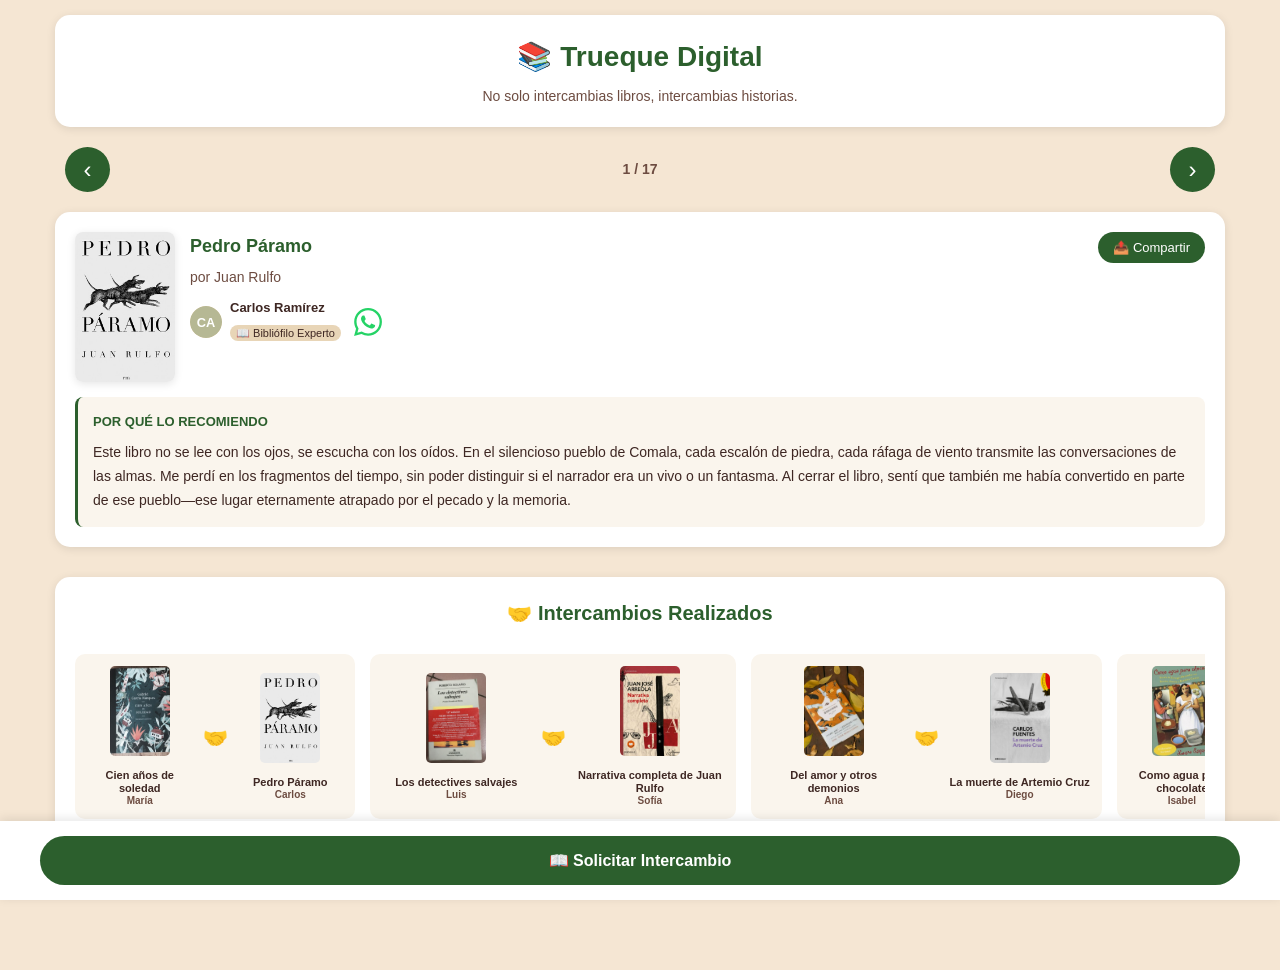
==== templates/index.html @ aa78bcac "更新 WhatsApp 联系方式为 +1 517 297 6578" ====
<!DOCTYPE html>
<html lang="es-MX">
<head>
    <meta charset="UTF-8">
    <meta name="viewport" content="width=device-width, initial-scale=1.0">
    <title>Trueque Digital - Intercambio de Libros</title>
    <link rel="icon" href="data:image/svg+xml,<svg xmlns='http://www.w3.org/2000/svg' viewBox='0 0 100 100'><text y='.9em' font-size='90'>📚</text></svg>">
    <style>
        * {
            margin: 0;
            padding: 0;
            box-sizing: border-box;
        }

        body {
            font-family: -apple-system, BlinkMacSystemFont, 'Segoe UI', sans-serif;
            background: #F5E6D3;
            color: #3E2723;
            line-height: 1.6;
            padding-bottom: 80px; /* 为底部按钮留空间 */
        }

        .container {
            max-width: 1200px;
            margin: 0 auto;
            padding: 15px;
        }

        /* 头部 */
        .header {
            text-align: center;
            padding: 20px 15px;
            background: white;
            border-radius: 15px;
            margin-bottom: 20px;
            box-shadow: 0 2px 10px rgba(0,0,0,0.1);
        }

        .header h1 {
            font-size: 28px;
            color: #2C5F2D;
            margin-bottom: 5px;
        }

        .header p {
            color: #6D4C41;
            font-size: 14px;
        }

        /* 图书卡片 */
        .book-card {
            background: white;
            border-radius: 15px;
            padding: 20px;
            margin-bottom: 20px;
            box-shadow: 0 2px 10px rgba(0,0,0,0.1);
            position: relative;
        }

        .book-header {
            display: flex;
            gap: 15px;
            margin-bottom: 15px;
        }

        .book-cover {
            width: 100px;
            height: 150px;
            object-fit: cover;
            border-radius: 8px;
            box-shadow: 0 2px 8px rgba(0,0,0,0.1);
            flex-shrink: 0;
        }

        .book-info {
            flex: 1;
        }

        .book-title {
            font-size: 18px;
            font-weight: 600;
            color: #2C5F2D;
            margin-bottom: 5px;
        }

        .book-author {
            color: #6D4C41;
            font-size: 14px;
            margin-bottom: 10px;
        }

        .user-info {
            display: flex;
            align-items: center;
            gap: 8px;
            margin-top: 10px;
        }

        .whatsapp-icon {
            width: 28px;
            height: 28px;
            cursor: pointer;
            transition: transform 0.3s;
            margin-left: 5px;
        }

        .whatsapp-icon:hover {
            transform: scale(1.1);
        }

        .whatsapp-icon.hidden {
            display: none;
        }

        .share-btn {
            position: absolute;
            top: 20px;
            right: 20px;
            background: #2C5F2D;
            color: white;
            border: none;
            border-radius: 20px;
            padding: 8px 15px;
            font-size: 13px;
            cursor: pointer;
            display: flex;
            align-items: center;
            gap: 5px;
            transition: all 0.3s;
            z-index: 10;
        }

        .share-btn:hover {
            background: #4A7C59;
            transform: translateY(-2px);
        }

        .user-avatar {
            width: 32px;
            height: 32px;
            border-radius: 50%;
            object-fit: cover;
            background: #E8D5B7;
            flex-shrink: 0;
        }

        .user-name {
            font-size: 13px;
            font-weight: 600;
        }

        .trust-badge {
            font-size: 11px;
            padding: 2px 6px;
            border-radius: 10px;
            background: #E8D5B7;
        }

        .why-release {
            background: #FAF5ED;
            padding: 15px;
            border-radius: 8px;
            border-left: 3px solid #2C5F2D;
            margin-top: 15px;
        }

        .why-release h4 {
            font-size: 13px;
            color: #2C5F2D;
            margin-bottom: 8px;
            text-transform: uppercase;
            font-weight: 600;
        }

        .why-release p {
            font-size: 14px;
            line-height: 1.7;
            color: #3E2723;
        }

        /* 导航箭头 */
        .nav-controls {
            display: flex;
            justify-content: space-between;
            align-items: center;
            margin-bottom: 20px;
            padding: 0 10px;
        }

        .nav-arrow {
            background: #2C5F2D;
            color: white;
            border: none;
            width: 45px;
            height: 45px;
            border-radius: 50%;
            cursor: pointer;
            font-size: 24px;
            transition: all 0.3s;
            display: flex;
            align-items: center;
            justify-content: center;
        }

        .nav-arrow:hover:not(:disabled) {
            background: #4A7C59;
            transform: scale(1.1);
        }

        .nav-arrow:disabled {
            background: #95A5A6;
            cursor: not-allowed;
            opacity: 0.5;
        }

        .book-counter {
            font-size: 14px;
            color: #6D4C41;
            font-weight: 600;
            white-space: nowrap;
        }
        
        .book-counter span {
            display: inline-block;
        }

        /* 底部固定按钮 */
        .fixed-bottom-btn {
            position: fixed;
            bottom: 0;
            left: 0;
            right: 0;
            background: white;
            padding: 15px;
            box-shadow: 0 -2px 10px rgba(0,0,0,0.1);
            z-index: 1000;
        }

        .request-btn {
            width: 100%;
            max-width: 1200px;
            margin: 0 auto;
            padding: 15px;
            background: #2C5F2D;
            color: white;
            border: none;
            border-radius: 25px;
            font-size: 16px;
            font-weight: 600;
            cursor: pointer;
            transition: all 0.3s;
            display: block;
        }

        .request-btn:hover {
            background: #4A7C59;
            transform: translateY(-2px);
            box-shadow: 0 4px 12px rgba(44, 95, 45, 0.3);
        }

        /* 模态框 */
        .modal {
            display: none;
            position: fixed;
            top: 0;
            left: 0;
            width: 100%;
            height: 100%;
            background: rgba(0, 0, 0, 0.7);
            z-index: 2000;
            overflow-y: auto;
            padding: 20px;
        }

        .modal.active {
            display: flex;
            align-items: center;
            justify-content: center;
        }

        .modal-content {
            background: white;
            border-radius: 20px;
            max-width: 500px;
            width: 100%;
            max-height: 90vh;
            overflow-y: auto;
            position: relative;
            padding: 30px 20px;
        }

        .modal-close {
            position: absolute;
            top: 15px;
            right: 15px;
            background: none;
            border: none;
            font-size: 28px;
            cursor: pointer;
            color: #6D4C41;
            width: 35px;
            height: 35px;
            display: flex;
            align-items: center;
            justify-content: center;
            border-radius: 50%;
            transition: all 0.3s;
        }

        .modal-close:hover {
            background: #F5E6D3;
        }

        .modal-title {
            font-size: 22px;
            color: #2C5F2D;
            margin-bottom: 20px;
            text-align: center;
        }

        .form-group {
            margin-bottom: 20px;
        }

        .form-group label {
            display: block;
            margin-bottom: 8px;
            font-weight: 600;
            color: #3E2723;
            font-size: 14px;
        }

        .form-group textarea {
            width: 100%;
            min-height: 120px;
            padding: 12px;
            border: 2px solid #E8D5B7;
            border-radius: 8px;
            font-family: inherit;
            font-size: 14px;
            resize: vertical;
        }

        .form-group textarea:focus {
            outline: none;
            border-color: #2C5F2D;
        }

        .image-upload-area {
            border: 2px dashed #E8D5B7;
            border-radius: 8px;
            padding: 20px;
            text-align: center;
            cursor: pointer;
            transition: all 0.3s;
            margin-bottom: 15px;
        }

        .image-upload-area:hover {
            border-color: #2C5F2D;
            background: #FAF5ED;
        }

        .image-upload-area.has-image {
            border-style: solid;
            padding: 10px;
        }

        .uploaded-image {
            max-width: 100%;
            max-height: 200px;
            border-radius: 8px;
            margin-top: 10px;
        }

        .upload-icon {
            font-size: 40px;
            color: #6D4C41;
            margin-bottom: 10px;
        }

        .whatsapp-display {
            display: none;
            margin-top: 20px;
            padding: 15px;
            background: #E8F5E9;
            border-radius: 8px;
            text-align: center;
        }

        .whatsapp-display.active {
            display: block;
        }

        .whatsapp-link {
            display: inline-flex;
            align-items: center;
            gap: 8px;
            color: #25D366;
            text-decoration: none;
            font-weight: 600;
            font-size: 16px;
            margin-top: 10px;
            padding: 10px 20px;
            background: white;
            border-radius: 25px;
            transition: all 0.3s;
        }

        .whatsapp-link:hover {
            background: #25D366;
            color: white;
            transform: scale(1.05);
        }

        .book-option {
            border: 2px solid #E8D5B7;
            border-radius: 8px;
            padding: 10px;
            cursor: pointer;
            transition: all 0.3s;
            text-align: center;
        }

        .book-option:hover {
            border-color: #2C5F2D;
            transform: translateY(-2px);
        }

        .book-option.selected {
            border-color: #2C5F2D;
            background: #FAF5ED;
        }

        .book-option img {
            width: 100%;
            height: 100px;
            object-fit: cover;
            border-radius: 5px;
            margin-bottom: 8px;
        }

        .book-option p {
            font-size: 11px;
            margin-top: 5px;
            line-height: 1.3;
        }

        .submit-btn {
            width: 100%;
            padding: 15px;
            background: #2C5F2D;
            color: white;
            border: none;
            border-radius: 25px;
            font-size: 16px;
            font-weight: 600;
            cursor: pointer;
            transition: all 0.3s;
            margin-top: 20px;
        }

        .submit-btn:hover {
            background: #4A7C59;
            transform: translateY(-2px);
        }

        .submit-btn:disabled {
            background: #95A5A6;
            cursor: not-allowed;
        }

        .success-message {
            display: none;
            margin-top: 20px;
            padding: 15px;
            background: #E8F5E9;
            border-radius: 8px;
            color: #2C5F2D;
            text-align: center;
            font-size: 14px;
        }

        /* 历史交换区 */
        .history-section {
            margin-top: 30px;
            background: white;
            border-radius: 15px;
            padding: 20px;
            box-shadow: 0 2px 10px rgba(0,0,0,0.1);
        }

        .history-section h2 {
            font-size: 20px;
            color: #2C5F2D;
            margin-bottom: 15px;
            text-align: center;
        }

        .exchange-list {
            display: flex;
            gap: 15px;
            overflow-x: auto;
            padding: 10px 0;
            scroll-snap-type: x mandatory;
            -webkit-overflow-scrolling: touch;
        }

        .exchange-list::-webkit-scrollbar {
            height: 6px;
        }

        .exchange-list::-webkit-scrollbar-track {
            background: #F5E6D3;
            border-radius: 3px;
        }

        .exchange-list::-webkit-scrollbar-thumb {
            background: #2C5F2D;
            border-radius: 3px;
        }

        .exchange-item {
            display: flex;
            align-items: center;
            gap: 10px;
            padding: 12px;
            background: #FAF5ED;
            border-radius: 10px;
            min-width: 280px;
            flex-shrink: 0;
            scroll-snap-align: start;
        }

        .exchange-book {
            text-align: center;
            flex: 1;
        }

        .exchange-book img {
            width: 60px;
            height: 90px;
            object-fit: cover;
            border-radius: 5px;
            margin-bottom: 5px;
        }

        .exchange-book p {
            font-size: 11px;
            font-weight: 600;
            line-height: 1.2;
        }

        .exchange-icon {
            font-size: 20px;
        }

        .exchange-date {
            font-size: 11px;
            color: #6D4C41;
            text-align: center;
            margin-top: 8px;
        }

        /* 响应式设计 */
        @media (max-width: 768px) {
            .container {
                padding: 10px;
            }

            .header h1 {
                font-size: 24px;
            }

            .book-header {
                flex-direction: column;
                align-items: center;
                text-align: center;
            }

            .book-cover {
                width: 120px;
                height: 180px;
            }

            .book-selector {
                grid-template-columns: 1fr;
            }

            .modal-content {
                margin: 10px;
                padding: 20px 15px;
            }

            .exchange-item {
                flex-direction: row;
            }

            .exchange-icon {
                transform: none;
            }

            .share-btn {
                position: static;
                width: 100%;
                margin-top: 10px;
            }
        }

        /* 空状态 */
        .empty-state {
            text-align: center;
            padding: 40px 20px;
            color: #6D4C41;
        }

        .empty-state-icon {
            font-size: 48px;
            margin-bottom: 15px;
        }
    </style>
</head>
<body>
    <div class="container">
        <!-- 头部 -->
        <div class="header">
            <h1>📚 Trueque Digital</h1>
            <p>No solo intercambias libros, intercambias historias.</p>
        </div>

        <!-- 导航控制 -->
        <div class="nav-controls">
            <button class="nav-arrow" onclick="prevBook()" id="prevBtn">‹</button>
            <div class="book-counter">
                <span id="currentIndex">1</span> / <span id="totalBooks">17</span>
            </div>
            <button class="nav-arrow" onclick="nextBook()" id="nextBtn">›</button>
        </div>

        <!-- 图书展示 -->
        <div style="position: relative;">
            <div id="bookDisplay">
                <!-- 图书卡片将在这里动态加载 -->
            </div>
            <!-- 分享按钮 -->
            <button class="share-btn" onclick="shareBook()">
                📤 Compartir
            </button>
        </div>

        <!-- 历史交换区 -->
        <div class="history-section">
            <h2>🤝 Intercambios Realizados</h2>
            <div class="exchange-list" id="exchangeList">
                <!-- 交换记录将在这里动态加载 -->
            </div>
        </div>
    </div>

    <!-- 底部固定按钮 -->
    <div class="fixed-bottom-btn">
        <button class="request-btn" onclick="openModal()">
            📖 Solicitar Intercambio
        </button>
    </div>

    <!-- 申请交换模态框 -->
    <div class="modal" id="exchangeModal">
        <div class="modal-content">
            <button class="modal-close" onclick="closeModal()">&times;</button>
            <h2 class="modal-title">Solicitar Intercambio</h2>
            
            <div class="form-group">
                <label>¿Por qué este libro te llama? Cuéntale tu historia:</label>
                <textarea id="userStory" placeholder="Escribe aquí por qué quieres este libro y qué libro quieres intercambiar..."></textarea>
            </div>

            <div class="form-group">
                <label>Sube una foto de tu libro:</label>
                <div class="image-upload-area" id="imageUploadArea" onclick="document.getElementById('bookImageInput').click()">
                    <div class="upload-icon">📷</div>
                    <p style="color: #6D4C41; font-size: 14px;">Toca para subir una foto</p>
                    <img id="uploadedImagePreview" class="uploaded-image" style="display: none;">
                </div>
                <input type="file" id="bookImageInput" accept="image/*" style="display: none;" onchange="handleImageUpload(event)">
            </div>
            
            <div class="whatsapp-display" id="whatsappDisplay">
                <p style="color: #2C5F2D; font-weight: 600; margin-bottom: 10px;">¡Solicitud enviada exitosamente!</p>
                <p style="color: #6D4C41; font-size: 14px;">Contacta al dueño del libro:</p>
                <a href="https://wa.me/15172976578" target="_blank" class="whatsapp-link" id="whatsappLink" onclick="openWhatsApp(books[currentBookIndex].id); return true;">
                    <svg width="24" height="24" viewBox="0 0 24 24" fill="currentColor">
                        <path d="M17.472 14.382c-.297-.149-1.758-.867-2.03-.967-.273-.099-.471-.148-.67.15-.197.297-.767.966-.94 1.164-.173.199-.347.223-.644.075-.297-.15-1.255-.463-2.39-1.475-.883-.788-1.48-1.761-1.653-2.059-.173-.297-.018-.458.13-.606.134-.133.298-.347.446-.52.149-.174.198-.298.298-.497.099-.198.05-.371-.025-.52-.075-.149-.669-1.612-.916-2.207-.242-.579-.487-.5-.669-.51-.173-.008-.371-.01-.57-.01-.198 0-.52.074-.792.372-.272.297-1.04 1.016-1.04 2.479 0 1.462 1.065 2.875 1.213 3.074.149.198 2.096 3.2 5.077 4.487.709.306 1.262.489 1.694.625.712.227 1.36.195 1.871.118.571-.085 1.758-.719 2.006-1.413.248-.694.248-1.289.173-1.413-.074-.124-.272-.198-.57-.347m-5.421 7.403h-.004a9.87 9.87 0 01-5.031-1.378l-.361-.214-3.741.982.998-3.648-.235-.374a9.86 9.86 0 01-1.51-5.26c.001-5.45 4.436-9.884 9.888-9.884 2.64 0 5.122 1.03 6.988 2.898a9.825 9.825 0 012.893 6.994c-.003 5.45-4.437 9.884-9.885 9.884m8.413-18.297A11.815 11.815 0 0012.05 0C5.495 0 .16 5.335.157 11.892c0 2.096.547 4.142 1.588 5.945L.057 24l6.305-1.654a11.882 11.882 0 005.683 1.448h.005c6.554 0 11.89-5.335 11.893-11.893a11.821 11.821 0 00-3.48-8.413Z"/>
                    </svg>
                    +1 517 297 6578
                </a>
            </div>

            <button class="submit-btn" onclick="submitExchange()" id="submitBtn">
                🤝 Enviar Solicitud
            </button>

            <div class="success-message" id="successMessage">
                ✅ ¡Solicitud enviada! Te notificaremos cuando el usuario responda.
            </div>
        </div>
    </div>

    <script>
        // 图书数据（17本真实图书）
        const books = [
            {
                id: 1,
                title: 'Pedro Páramo',
                author: 'Juan Rulfo',
                cover: '/static/libros-mexico/pedro-paramo.jpeg',
                why_release: 'Este libro no se lee con los ojos, se escucha con los oídos. En el silencioso pueblo de Comala, cada escalón de piedra, cada ráfaga de viento transmite las conversaciones de las almas. Me perdí en los fragmentos del tiempo, sin poder distinguir si el narrador era un vivo o un fantasma. Al cerrar el libro, sentí que también me había convertido en parte de ese pueblo—ese lugar eternamente atrapado por el pecado y la memoria.',
                user: { name: 'Carlos Ramírez', avatar: 'https://i.pravatar.cc/150?img=12', trust_badge: '📖 Bibliófilo Experto' }
            },
            {
                id: 2,
                title: 'Obra completa de Juan Rulfo',
                author: 'Juan Rulfo',
                cover: '/static/libros-mexico/narrativa-completa.jpg',
                why_release: 'Si "Pedro Páramo" es un laberinto, esta obra completa es todo el universo de Rulfo. Esos cuentos son como cuchillos afilados y silenciosos que diseccionan con precisión la soledad y la resistencia de la tierra mexicana. Después de leerlos, esa tierra árida, violenta y llena de divinidad quedó grabada para siempre en mi corazón.',
                user: { name: 'Luis Fernández', avatar: 'https://i.pravatar.cc/150?img=15', trust_badge: '📖 Bibliófilo Experto' }
            },
            {
                id: 3,
                title: 'La muerte de Artemio Cruz',
                author: 'Carlos Fuentes',
                cover: '/static/libros-mexico/muerte-artemio-cruz.png',
                why_release: 'Siguiendo la conciencia de un revolucionario moribundo, experimenté la grandeza y la desintegración moral del México del siglo XX. Fuentes usa los pronombres "tú", "yo" y "él" para hacerme simultáneamente narrador, juez y espectador. Esto no es solo la muerte de una persona, sino todo el proceso de cómo un ideal es corrompido por el poder y el tiempo.',
                user: { name: 'Elena Torres', avatar: 'https://i.pravatar.cc/150?img=47', trust_badge: '📖 Bibliófilo Experto' }
            },
            {
                id: 4,
                title: 'Del amor y otros demonios',
                author: 'Gabriel García Márquez (Colombia)',
                cover: '/static/libros-mexico/amor-otros-demonios.jpg',
                why_release: 'Márquez deja de lado la gran narrativa de "Cien años" y cuenta una tragedia sobre la paranoia y la inocencia. La joven está prisionera tanto del amor como de la superstición, y sus 22 metros de cabello son símbolo de vitalidad pero también una cadena invisible. Esta historia es como una elegía triste que habla del daño hecho en nombre del amor.',
                user: { name: 'Sofía Herrera', avatar: 'https://i.pravatar.cc/150?img=9', trust_badge: '🦉 Compañero Confiable' }
            },
            {
                id: 5,
                title: 'Cien años de soledad',
                author: 'Gabriel García Márquez (Colombia)',
                cover: '/static/libros-mexico/cien-anos-soledad.jpg',
                why_release: 'La primera vez que lo leí, me confundí con todos esos nombres repetidos; la segunda vez, vi cómo el destino de una familia gira en espiral como el ADN; la tercera vez, de repente entendí que la "soledad" no es el estado de una persona, sino el destino de una civilización que se repite constantemente entre el júbilo y el olvido.',
                user: { name: 'María González', avatar: 'https://i.pravatar.cc/150?img=1', trust_badge: '🦉 Compañero Confiable' }
            },
            {
                id: 6,
                title: 'Los detectives salvajes',
                author: 'Roberto Bolaño (Chile)',
                cover: '/static/libros-mexico/detectives-salvajes.png',
                why_release: 'Este libro es una carta de amor y una elegía para todos los jóvenes literarios. Seguí a dos "poetas realistas instintivos" a través de continentes, buscando a un escritor desaparecido. La primera parte es la llama de la juventud, la segunda es el calor residual de las cenizas. Me hizo entender que buscar la literatura en sí misma es un vagabundeo grandioso y trágico.',
                user: { name: 'Luis Fernández', avatar: 'https://i.pravatar.cc/150?img=15', trust_badge: '📖 Bibliófilo Experto' }
            },
            {
                id: 7,
                title: 'Papeles falsos',
                author: 'Valeria Luiselli',
                cover: '/static/libros-mexico/papeles-falsos.png',
                why_release: 'No es una novela tradicional, sino una elegante deriva sobre la lectura y la identidad. La autora rastrea a un poeta casi olvidado por las calles y bibliotecas de Nueva York. Sentí una extraña resonancia: en una ciudad que no nos pertenece, construyendo un refugio con palabras, ¿no estamos todos usando algún tipo de "documento falso"?',
                user: { name: 'Patricia López', avatar: 'https://i.pravatar.cc/150?img=20', trust_badge: '🌵 Lector Novato' }
            },
            {
                id: 8,
                title: 'Los rituales del caos',
                author: 'Carlos Monsiváis',
                cover: '/static/libros-mexico/rituales-caos.png',
                why_release: 'Monsiváis es el "diagnosticador cultural" más agudo de la sociedad mexicana. Leer sus ensayos es como ver una película de montaje rápido: Día de Muertos, murales revolucionarios, telenovelas, escándalos políticos... Me hizo descubrir que para entender una nación, no solo hay que ver su épica, sino también sus chismes, chistes y cultura popular.',
                user: { name: 'Fernando Morales', avatar: 'https://i.pravatar.cc/150?img=70', trust_badge: '📖 Bibliófilo Experto' }
            },
            {
                id: 9,
                title: 'La reina del sur',
                author: 'Arturo Pérez-Reverte (España)',
                cover: '/static/libros-mexico/reina-del-sur.png',
                why_release: 'Aunque el autor es español, creó una imagen inolvidable de una narcotraficante mexicana. Me impactó el realismo de la historia: no hay una simple oposición entre el bien y el mal, sino que muestra cómo en la zona gris entre la violencia y el interés, una persona pasa de víctima a controladora. Es una épica fría sobre la supervivencia y el poder.',
                user: { name: 'Natalia Jiménez', avatar: 'https://i.pravatar.cc/150?img=60', trust_badge: '🌵 Lector Novato' }
            },
            {
                id: 10,
                title: 'La noche de Tlatelolco',
                author: 'Elena Poniatowska',
                cover: '/static/libros-mexico/noche-tlatelolco.png',
                why_release: 'Poniatowska le pasó el micrófono a los miembros de pandillas juveniles más marginados de la Ciudad de México. Su lenguaje es áspero, violento, pero también lleno de una vulnerabilidad desgarradora. Después de leerlo, entendí que "los rotos" no solo se refiere a ellos, sino también a la sociedad que los desespera. Este es un libro que requiere coraje para enfrentarlo.',
                user: { name: 'Lucía Vargas', avatar: 'https://i.pravatar.cc/150?img=45', trust_badge: '📖 Bibliófilo Experto' }
            },
            {
                id: 11,
                title: 'El libro de arena',
                author: 'Jorge Luis Borges (Argentina)',
                cover: '/static/libros-mexico/libro-arena.png',
                why_release: 'Borges construye el laberinto filosófico más aterrador con las historias más breves. Ese "libro de arena" sin principio ni fin finalmente es abandonado por su dueño debido a su infinitud. Es muy parecido a nuestro anhelo y miedo hacia el conocimiento y el universo—lo que realmente tememos tal vez sea esa verdad sin límites e incomprensible.',
                user: { name: 'Elena Torres', avatar: 'https://i.pravatar.cc/150?img=47', trust_badge: '📖 Bibliófilo Experto' }
            },
            {
                id: 12,
                title: 'Piedra de sol',
                author: 'Octavio Paz',
                cover: '/static/libros-mexico/piedra-sol.png',
                why_release: 'Intenté leerlo en voz alta, dejando que las sílabas del español rodaran entre mis labios. Los versos de Paz son como un largo río de conciencia que disuelve mitos aztecas, amor moderno y memoria histórica. 584 líneas, conectadas de principio a fin, forman un círculo perfecto del tiempo. En ese momento, sentí que la poesía no es decoración, sino una forma antigua y precisa de percibir el mundo.',
                user: { name: 'Paula Rodríguez', avatar: 'https://i.pravatar.cc/150?img=72', trust_badge: '📖 Bibliófilo Experto' }
            },
            {
                id: 13,
                title: 'La historia de mis dientes',
                author: 'Valeria Luiselli',
                cover: '/static/libros-mexico/historia-mis-dientes.png',
                why_release: 'Un subastador inventa historias absurdas y filosóficas sobre los dientes de celebridades. Luiselli explora con un humor ligero el poder de la narrativa—cómo damos valor a los objetos (e incluso a la vida) a través de historias. Este libro me hizo reír y también pensar: ¿no estamos todos contando nuestra propia versión de "historias de dientes"?',
                user: { name: 'Patricia López', avatar: 'https://i.pravatar.cc/150?img=20', trust_badge: '🌵 Lector Novato' }
            },
            {
                id: 14,
                title: 'Como agua para chocolate',
                author: 'Laura Esquivel',
                cover: '/static/libros-mexico/agua-chocolate.jpg',
                why_release: '¡Este es un libro que "sazona"! Las recetas antes de cada capítulo, siguiendo las emociones de la protagonista Tita, convierten la comida en magia emocional. Cuando está triste, los invitados que comen su pastel lloran a lágrimas. Mientras leía, sentí que también probaba el ardor del amor, la amargura del encierro y la dulzura de la libertad. Es un banquete para los sentidos y el alma.',
                user: { name: 'Isabel Gutiérrez', avatar: 'https://i.pravatar.cc/150?img=25', trust_badge: '🦉 Compañero Confiable' }
            },
            {
                id: 15,
                title: 'El principito',
                author: 'Antoine de Saint-Exupéry (Francia)',
                cover: '/static/libros-mexico/principito.png',
                why_release: 'De niño, lo leí como un cuento sobre una rosa y un zorro; de adulto, es un espejo que refleja cómo me convertí en "adulto". "Lo esencial es invisible a los ojos." Esta frase tiene diferente peso a diferentes edades. Me recuerda que no debo olvidar que también fui ese niño del planeta B612.',
                user: { name: 'Diego Sánchez', avatar: 'https://i.pravatar.cc/150?img=33', trust_badge: '🦉 Compañero Confiable' }
            },
            {
                id: 16,
                title: 'Hábitos atómicos',
                author: 'James Clear (Estados Unidos)',
                cover: '/static/libros-mexico/habitos-atomicos.png',
                why_release: 'Después de leer tantas grandes narrativas sobre el destino y la soledad, este libro es como una herramienta práctica para la vida. Me dice que los grandes cambios comienzan con pequeñas acumulaciones diarias del 1%. Me hizo bajar del cielo literario a la tierra de la realidad, comenzando a construir pacientemente y sistemáticamente la vida que quiero.',
                user: { name: 'Javier Castro', avatar: 'https://i.pravatar.cc/150?img=38', trust_badge: '🌵 Lector Novato' }
            },
            {
                id: 17,
                title: 'La región más transparente',
                author: 'Carlos Fuentes',
                cover: '/static/libros-mexico/region-transparente.png',
                why_release: 'Esta es la "novela retrato" que Fuentes escribió para la Ciudad de México. Caminé por el Paseo de la Reforma, rozándome con diversos personajes: nuevos ricos de la revolución, nobles decadentes, artistas, estafadores... Juntos forman el bullicio y la vacuidad de esta ciudad. El título irónico "La región más transparente" expresa perfectamente el caos y la contradicción bajo el halo de la modernización.',
                user: { name: 'Fernando Morales', avatar: 'https://i.pravatar.cc/150?img=70', trust_badge: '📖 Bibliófilo Experto' }
            }
        ];

        // 我的图书（用于交换）
        const myBooks = [
            { id: 1, title: 'La casa de los espíritus', cover: 'https://images-na.ssl-images-amazon.com/images/I/71QKQ9KJZJL.jpg' },
            { id: 2, title: 'Rayuela', cover: 'https://images-na.ssl-images-amazon.com/images/I/81Y5Z8KJZJL.jpg' },
            { id: 3, title: 'El amor en los tiempos del cólera', cover: 'https://images-na.ssl-images-amazon.com/images/I/81dQwQlmAXL.jpg' },
            { id: 4, title: 'La tregua', cover: 'https://images-na.ssl-images-amazon.com/images/I/71QKQ9KJZJL.jpg' }
        ];

        // 生成最近一个月的日期
        function getRecentDates() {
            const dates = [];
            const today = new Date();
            const monthNames = ['Ene', 'Feb', 'Mar', 'Abr', 'May', 'Jun', 'Jul', 'Ago', 'Sep', 'Oct', 'Nov', 'Dic'];
            
            // 生成10个日期
            for (let i = 0; i < 10; i++) {
                const date = new Date(today);
                date.setDate(date.getDate() - (i * 3 + Math.floor(Math.random() * 2)));
                const day = date.getDate();
                const month = monthNames[date.getMonth()];
                dates.push(`${day} ${month}`);
            }
            return dates;
        }

        // 历史交换记录（最近一个月）- 使用本地图片
        const recentDates = getRecentDates();
        const exchanges = [
            {
                book1: { title: 'Cien años de soledad', cover: '/static/libros-mexico/cien-anos-soledad.jpg', user: 'María' },
                book2: { title: 'Pedro Páramo', cover: '/static/libros-mexico/pedro-paramo.jpeg', user: 'Carlos' },
                date: recentDates[0]
            },
            {
                book1: { title: 'Los detectives salvajes', cover: '/static/libros-mexico/detectives-salvajes.png', user: 'Luis' },
                book2: { title: 'Narrativa completa de Juan Rulfo', cover: '/static/libros-mexico/narrativa-completa.jpg', user: 'Sofía' },
                date: recentDates[1]
            },
            {
                book1: { title: 'Del amor y otros demonios', cover: '/static/libros-mexico/amor-otros-demonios.jpg', user: 'Ana' },
                book2: { title: 'La muerte de Artemio Cruz', cover: '/static/libros-mexico/muerte-artemio-cruz.png', user: 'Diego' },
                date: recentDates[2]
            },
            {
                book1: { title: 'Como agua para chocolate', cover: '/static/libros-mexico/agua-chocolate.jpg', user: 'Isabel' },
                book2: { title: 'El principito', cover: '/static/libros-mexico/principito.png', user: 'Patricia' },
                date: recentDates[0] || '15 Ene'
            },
            {
                book1: { title: 'Papeles falsos', cover: '/static/libros-mexico/papeles-falsos.png', user: 'Elena' },
                book2: { title: 'La historia de mis dientes', cover: '/static/libros-mexico/historia-mis-dientes.png', user: 'Fernando' },
                date: recentDates[1] || '22 Ene'
            },
            {
                book1: { title: 'Piedra de sol', cover: '/static/libros-mexico/piedra-sol.png', user: 'Paula' },
                book2: { title: 'El libro de arena', cover: '/static/libros-mexico/libro-arena.png', user: 'Ricardo' },
                date: recentDates[2] || '28 Ene'
            },
            {
                book1: { title: 'La reina del sur', cover: '/static/libros-mexico/reina-del-sur.png', user: 'Natalia' },
                book2: { title: 'Los rituales del caos', cover: '/static/libros-mexico/rituales-caos.png', user: 'Lucía' },
                date: '5 Ene'
            },
            {
                book1: { title: 'La noche de Tlatelolco', cover: '/static/libros-mexico/noche-tlatelolco.png', user: 'Carmen' },
                book2: { title: 'Hábitos atómicos', cover: '/static/libros-mexico/habitos-atomicos.png', user: 'Javier' },
                date: '12 Ene'
            },
            {
                book1: { title: 'La región más transparente', cover: '/static/libros-mexico/region-transparente.png', user: 'Roberto' },
                book2: { title: 'Cien años de soledad', cover: '/static/libros-mexico/cien-anos-soledad.jpg', user: 'María' },
                date: '19 Ene'
            },
            {
                book1: { title: 'Pedro Páramo', cover: '/static/libros-mexico/pedro-paramo.jpeg', user: 'Carlos' },
                book2: { title: 'Del amor y otros demonios', cover: '/static/libros-mexico/amor-otros-demonios.jpg', user: 'Sofía' },
                date: '26 Ene'
            }
        ];

        let currentBookIndex = 0;
        let selectedBookId = null;
        let uploadedImage = null;
        let hasSubmittedExchange = false; // 跟踪是否已提交交换
        // 书籍浏览去重：使用 Set 记录本次会话已浏览的书（避免重复记录）
        let viewedBooksInSession = new Set();

        // 生成fallback头像（基于用户名首字母）
        function generateFallbackAvatar(name, size = 32) {
            // 获取首字母
            const words = name.split();
            let initials = '';
            if (words.length >= 2) {
                initials = words[0][0].toUpperCase() + words[1][0].toUpperCase();
            } else if (words.length === 1 && words[0].length > 0) {
                initials = words[0][0].toUpperCase() + (words[0].length > 1 ? words[0][1].toUpperCase() : words[0][0].toUpperCase());
            } else {
                initials = 'U';
            }
            
            // 根据名字生成颜色（确保一致性）
            let hash = 0;
            for (let i = 0; i < name.length; i++) {
                hash = name.charCodeAt(i) + ((hash << 5) - hash);
            }
            const r = (hash & 0xFF0000) >> 16;
            const g = (hash & 0x00FF00) >> 8;
            const b = hash & 0x0000FF;
            // 调整颜色范围，使其更柔和（100-200）
            const bgR = Math.floor((r % 100) + 100);
            const bgG = Math.floor((g % 100) + 100);
            const bgB = Math.floor((b % 100) + 100);
            const bgColor = `rgb(${bgR}, ${bgG}, ${bgB})`;
            
            // 生成SVG
            const svg = `<svg xmlns="http://www.w3.org/2000/svg" width="${size}" height="${size}" viewBox="0 0 ${size} ${size}">
  <rect width="${size}" height="${size}" fill="${bgColor}" rx="${size/2}"/>
  <text x="50%" y="50%" font-family="Arial, sans-serif" font-size="${size/2.5}" font-weight="bold" fill="#FFFFFF" text-anchor="middle" dominant-baseline="central">${initials}</text>
</svg>`;
            
            // 转换为data URI
            return 'data:image/svg+xml,' + encodeURIComponent(svg);
        }

        // 头像加载失败处理
        function handleAvatarError(img, userName) {
            if (img.src && !img.src.startsWith('data:image/svg+xml')) {
                // 如果当前不是fallback头像，则切换到fallback
                img.src = generateFallbackAvatar(userName);
                img.onerror = null; // 防止无限循环
            }
        }

        // 生成或获取匿名用户ID（用于UV统计）
        function getAnonId() {
            try {
                const key = 'td_anon_id';
                let id = localStorage.getItem(key);
                if (!id) {
                    if (window.crypto && crypto.randomUUID) {
                        id = crypto.randomUUID();
                    } else {
                        id = 'td_' + Math.random().toString(36).substring(2) + Date.now().toString(36);
                    }
                    localStorage.setItem(key, id);
                }
                return id;
            } catch (e) {
                return null;
            }
        }

        // 通用埋点函数（改进版：使用 sendBeacon 确保可靠发送）
        function trackEvent(eventType, payload = {}) {
            try {
                const body = {
                    event_type: eventType,
                    anon_id: getAnonId(),
                    book_id: payload.bookId || null,
                    extra: payload.extra || {}
                };

                const data = JSON.stringify(body);
                
                // 优先使用 sendBeacon（更可靠，即使页面关闭也能发送）
                if (navigator.sendBeacon) {
                    const blob = new Blob([data], { type: 'application/json' });
                    navigator.sendBeacon('/api/track', blob);
                } else {
                    // 降级方案：使用 fetch
                    fetch('/api/track', {
                        method: 'POST',
                        headers: {
                            'Content-Type': 'application/json'
                        },
                        body: data,
                        keepalive: true  // 确保请求在页面关闭前完成
                    }).catch(() => {
                        // 忽略埋点错误，避免影响用户体验
                    });
                }
            } catch (e) {
                // 静默失败
                console.warn('埋点发送失败:', e);
            }
        }

        // 初始化
        function init() {
            displayBook(0);
            displayExchanges();
            updateCounter();
            // 记录页面浏览
            trackEvent('page_view', {});
        }

        // 显示当前图书
        function displayBook(index) {
            if (index < 0 || index >= books.length) return;
            currentBookIndex = index;
            
            const book = books[index];
            const bookDisplay = document.getElementById('bookDisplay');
            
            // 记录书籍浏览（每次切换都记录，确保精准统计）
            // 使用会话级去重，避免同一会话内重复记录同一本书
            if (book && book.id && !viewedBooksInSession.has(book.id)) {
                trackEvent('book_view', { bookId: book.id, extra: {} });
                viewedBooksInSession.add(book.id);
            }

            // WhatsApp 图标始终显示
            bookDisplay.innerHTML = `
                <div class="book-card">
                    <div class="book-header">
                        <img src="${encodeURI(book.cover)}" alt="${book.title}" class="book-cover" loading="lazy" onerror="this.onerror=null; this.style.display='none';">
                        <div class="book-info">
                            <div class="book-title">${book.title}</div>
                            <div class="book-author">por ${book.author}</div>
                            <div class="user-info">
                                <img src="${book.user.avatar}" alt="${book.user.name}" class="user-avatar" onerror="handleAvatarError(this, '${book.user.name.replace(/'/g, "\\'")}')">
                                <div>
                                    <div class="user-name">${book.user.name}</div>
                                    <span class="trust-badge">${book.user.trust_badge}</span>
                                </div>
                                <img src="data:image/svg+xml,%3Csvg xmlns='http://www.w3.org/2000/svg' viewBox='0 0 24 24' fill='%2325D366'%3E%3Cpath d='M17.472 14.382c-.297-.149-1.758-.867-2.03-.967-.273-.099-.471-.148-.67.15-.197.297-.767.966-.94 1.164-.173.199-.347.223-.644.075-.297-.15-1.255-.463-2.39-1.475-.883-.788-1.48-1.761-1.653-2.059-.173-.297-.018-.458.13-.606.134-.133.298-.347.446-.52.149-.174.198-.298.298-.497.099-.198.05-.371-.025-.52-.075-.149-.669-1.612-.916-2.207-.242-.579-.487-.5-.669-.51-.173-.008-.371-.01-.57-.01-.198 0-.52.074-.792.372-.272.297-1.04 1.016-1.04 2.479 0 1.462 1.065 2.875 1.213 3.074.149.198 2.096 3.2 5.077 4.487.709.306 1.262.489 1.694.625.712.227 1.36.195 1.871.118.571-.085 1.758-.719 2.006-1.413.248-.694.248-1.289.173-1.413-.074-.124-.272-.198-.57-.347m-5.421 7.403h-.004a9.87 9.87 0 01-5.031-1.378l-.361-.214-3.741.982.998-3.648-.235-.374a9.86 9.86 0 01-1.51-5.26c.001-5.45 4.436-9.884 9.888-9.884 2.64 0 5.122 1.03 6.988 2.898a9.825 9.825 0 012.893 6.994c-.003 5.45-4.437 9.884-9.885 9.884m8.413-18.297A11.815 11.815 0 0012.05 0C5.495 0 .16 5.335.157 11.892c0 2.096.547 4.142 1.588 5.945L.057 24l6.305-1.654a11.882 11.882 0 005.683 1.448h.005c6.554 0 11.89-5.335 11.893-11.893a11.821 11.821 0 00-3.48-8.413Z'/%3E%3C/svg%3E" alt="WhatsApp" class="whatsapp-icon" onclick="openWhatsApp(${book.id})" title="Contactar por WhatsApp">
                            </div>
                        </div>
                    </div>
                    <div class="why-release">
                        <h4>Por qué lo recomiendo</h4>
                        <p>${book.why_release}</p>
                    </div>
                </div>
            `;

            updateCounter();
            updateNavButtons();
        }

        // 更新计数器
        function updateCounter() {
            const currentIndexEl = document.getElementById('currentIndex');
            const totalBooksEl = document.getElementById('totalBooks');
            if (currentIndexEl && totalBooksEl) {
                currentIndexEl.textContent = currentBookIndex + 1;
                totalBooksEl.textContent = books.length;
            } else {
                // 如果元素不存在，直接更新整个计数器
                const counterEl = document.querySelector('.book-counter');
                if (counterEl) {
                    counterEl.textContent = `${currentBookIndex + 1} / ${books.length}`;
                }
            }
        }

        // 更新导航按钮（循环模式下按钮始终可用）
        function updateNavButtons() {
            // 循环模式下，按钮始终可用，不需要禁用
            document.getElementById('prevBtn').disabled = false;
            document.getElementById('nextBtn').disabled = false;
        }

        // 上一本（支持循环：第一本时跳到最后一本）
        function prevBook() {
            if (currentBookIndex > 0) {
                displayBook(currentBookIndex - 1);
            } else {
                // 如果是第一本，循环到最后一本
                displayBook(books.length - 1);
            }
        }

        // 下一本（支持循环：最后一本时跳到第一本）
        function nextBook() {
            if (currentBookIndex < books.length - 1) {
                displayBook(currentBookIndex + 1);
            } else {
                // 如果是最后一本，循环到第一本
                displayBook(0);
            }
        }

        // 显示交换记录
        function displayExchanges() {
            const exchangeList = document.getElementById('exchangeList');
            
            if (exchanges.length === 0) {
                exchangeList.innerHTML = `
                    <div class="empty-state">
                        <div class="empty-state-icon">🤝</div>
                        <p>Aún no hay intercambios</p>
                    </div>
                `;
                return;
            }

            exchangeList.innerHTML = exchanges.map(exchange => `
                <div style="min-width: 280px; flex-shrink: 0; scroll-snap-align: start;">
                    <div class="exchange-item">
                        <div class="exchange-book">
                            <img src="${encodeURI(exchange.book1.cover)}" alt="${exchange.book1.title}" loading="lazy" onerror="this.onerror=null; this.style.display='none';">
                            <p>${exchange.book1.title}</p>
                            <p style="font-size: 10px; color: #6D4C41;">${exchange.book1.user}</p>
                        </div>
                        <div class="exchange-icon">🤝</div>
                        <div class="exchange-book">
                            <img src="${encodeURI(exchange.book2.cover)}" alt="${exchange.book2.title}" loading="lazy" onerror="this.onerror=null; this.style.display='none';">
                            <p>${exchange.book2.title}</p>
                            <p style="font-size: 10px; color: #6D4C41;">${exchange.book2.user}</p>
                        </div>
                    </div>
                    <div class="exchange-date">${exchange.date}</div>
                </div>
            `).join('');
        }

        // 打开模态框
        function openModal() {
            const modal = document.getElementById('exchangeModal');
            modal.classList.add('active');
            document.body.style.overflow = 'hidden';
            
            // 显示我的图书
            displayMyBooks();
            
            // 重置表单
            document.getElementById('userStory').value = '';
            uploadedImage = null;
            document.getElementById('uploadedImagePreview').style.display = 'none';
            document.getElementById('uploadedImagePreview').src = '';
            document.getElementById('imageUploadArea').classList.remove('has-image');
            document.getElementById('imageUploadArea').querySelector('.upload-icon').style.display = 'block';
            document.getElementById('imageUploadArea').querySelector('p').textContent = 'Toca para subir una foto';
            document.getElementById('whatsappDisplay').classList.remove('active');
            document.getElementById('submitBtn').style.display = 'block';
            document.getElementById('bookImageInput').value = '';
        }

        // 关闭模态框
        function closeModal() {
            const modal = document.getElementById('exchangeModal');
            modal.classList.remove('active');
            document.body.style.overflow = 'auto';
        }

        // 处理图片上传
        function handleImageUpload(event) {
            const file = event.target.files[0];
            if (file) {
                const reader = new FileReader();
                reader.onload = function(e) {
                    uploadedImage = e.target.result;
                    const preview = document.getElementById('uploadedImagePreview');
                    const uploadArea = document.getElementById('imageUploadArea');
                    preview.src = uploadedImage;
                    preview.style.display = 'block';
                    uploadArea.classList.add('has-image');
                    uploadArea.querySelector('.upload-icon').style.display = 'none';
                    uploadArea.querySelector('p').textContent = 'Toca para cambiar la foto';
                };
                reader.readAsDataURL(file);
            }
        }

        // 提交交换申请
        function submitExchange() {
            const story = document.getElementById('userStory').value.trim();
            
            if (!story || story.length < 20) {
                alert('Por favor, escribe al menos 20 palabras en tu historia.');
                return;
            }

            if (!uploadedImage) {
                alert('Por favor, sube una foto de tu libro.');
                return;
            }

            // 标记已提交交换
            hasSubmittedExchange = true;
            
            // 显示WhatsApp联系方式
            document.getElementById('whatsappDisplay').classList.add('active');
            document.getElementById('submitBtn').style.display = 'none';
            
            // 重新显示当前图书以显示WhatsApp图标
            displayBook(currentBookIndex);

            // 这里可以发送到后端（目前仅在控制台打印）
            console.log('Intercambio solicitado:', {
                bookId: books[currentBookIndex].id,
                story: story,
                image: '[imagen subida]'
            });

            // 记录提交交换事件（带上故事摘要等信息，方便后台查看）
            // 确保 has_image 正确记录：检查 uploadedImage 是否有实际内容
            const hasImage = uploadedImage && uploadedImage.length > 0 && uploadedImage.startsWith('data:image');
            trackEvent('exchange_request', {
                bookId: books[currentBookIndex].id,
                extra: {
                    story_snippet: story.substring(0, 120),
                    story_length: story.length,
                    has_image: hasImage
                }
            });
        }

        // 打开WhatsApp
        function openWhatsApp(bookId) {
            // 先记录埋点（在 window.open 之前，确保可靠发送）
            const currentBook = books[currentBookIndex];
            trackEvent('whatsapp_click', {
                bookId: currentBook ? currentBook.id : bookId
            });
            
            // 然后打开 WhatsApp（如果是从链接点击，允许默认行为也执行）
            const message = encodeURIComponent(`Hola, me interesa intercambiar el libro "${currentBook ? currentBook.title : ''}"`);
            window.open(`https://wa.me/971509216685?text=${message}`, '_blank');
        }

        // 分享功能
        function shareBook() {
            const book = books[currentBookIndex];
            const shareText = `📚 ${book.title} – ${book.author}\n\n"${book.why_release.substring(0, 110)}..."\n\n🔥 ¿Tienes libros que ya leíste? En Trueque Digital los cambias por nuevas historias con lectores de CDMX y de todo México. Entra al muro de intercambio y elige tu próximo libro:\n\n${window.location.href}`;
            
            if (navigator.share) {
                navigator.share({
                    title: `📚 ${book.title}`,
                    text: shareText,
                    url: window.location.href
                }).then(() => {
                    // 仅在分享成功回调中记录
                    trackEvent('share', {
                        bookId: book.id
                    });
                }).catch(err => console.log('Error sharing', err));
            } else {
                // 降级方案：复制到剪贴板
                navigator.clipboard.writeText(shareText).then(() => {
                    alert('¡Texto copiado! Compártelo donde quieras.');
                    // 复制成功也认为是一次分享行为
                    trackEvent('share', {
                        bookId: book.id
                    });
                }).catch(() => {
                    // 最终降级：显示文本让用户手动复制
                    prompt('Copia este texto para compartir:', shareText);
                });
            }
        }

        // 点击模态框外部关闭
        document.getElementById('exchangeModal').addEventListener('click', function(e) {
            if (e.target === this) {
                closeModal();
            }
        });

        // ESC键关闭模态框
        document.addEventListener('keydown', function(e) {
            if (e.key === 'Escape') {
                closeModal();
            }
        });

        // 页面加载时初始化
        init();
    </script>
</body>
</html>
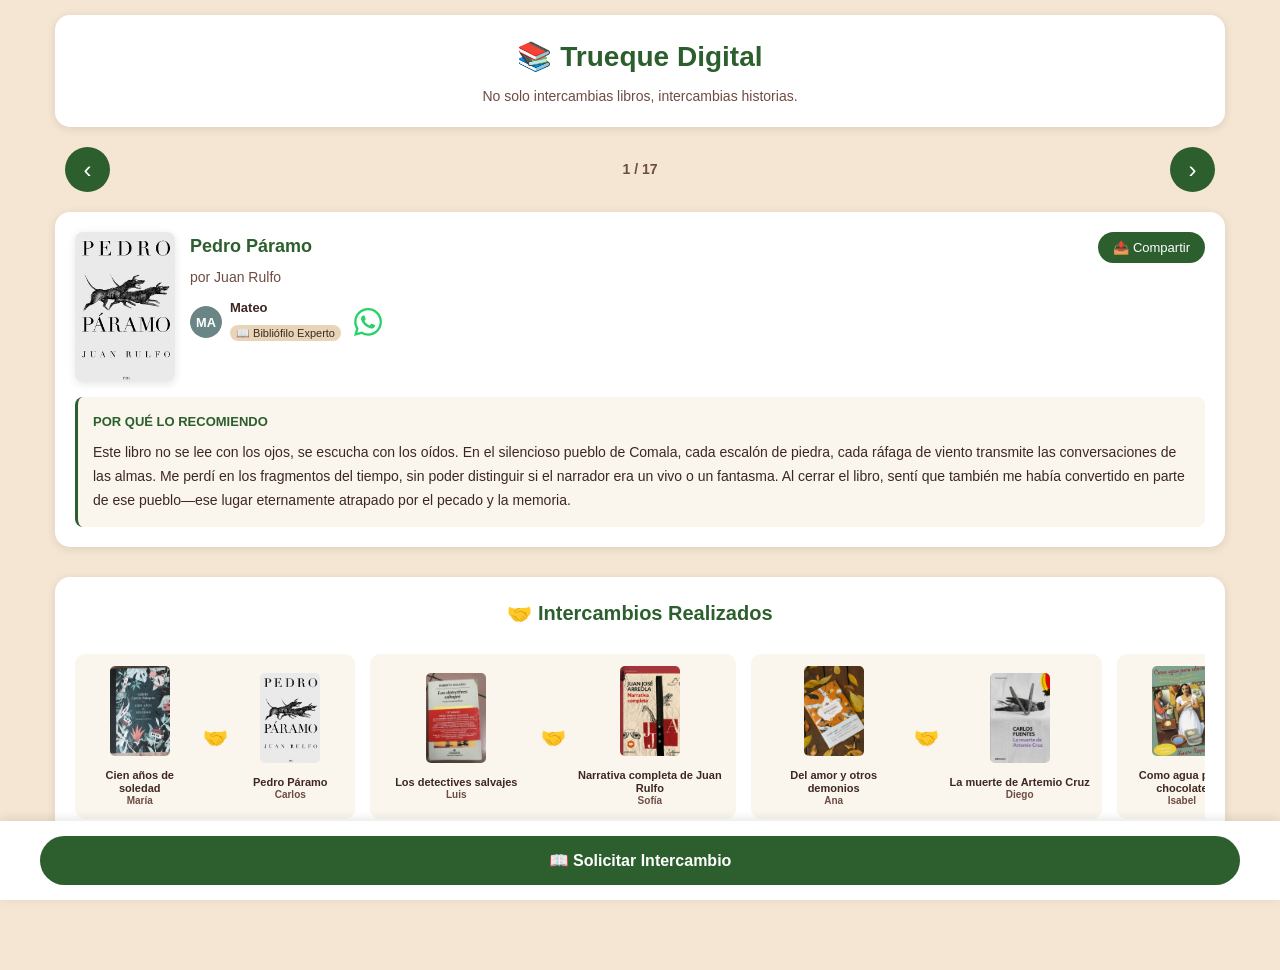
==== commit bb069980: "将所有书籍用户名改为 Mateo，与 WhatsApp 名字保持一致" ====
--- a/templates/index.html
+++ b/templates/index.html
@@ -671,8 +671,8 @@
             <h2 class="modal-title">Solicitar Intercambio</h2>
             
             <div class="form-group">
-                <label>¿Por qué este libro te llama? Cuéntale tu historia:</label>
-                <textarea id="userStory" placeholder="Escribe aquí por qué quieres este libro y qué libro quieres intercambiar..."></textarea>
+                <label>¿Por qué este libro te late? ¡Cuéntale tu historia al compa!</label>
+                <textarea id="userStory" placeholder="Escribe aquí por qué te late este libro y qué libro quieres intercambiar..."></textarea>
             </div>
 
             <div class="form-group">
@@ -686,8 +686,8 @@
             </div>
             
             <div class="whatsapp-display" id="whatsappDisplay">
-                <p style="color: #2C5F2D; font-weight: 600; margin-bottom: 10px;">¡Solicitud enviada exitosamente!</p>
-                <p style="color: #6D4C41; font-size: 14px;">Contacta al dueño del libro:</p>
+                <p style="color: #2C5F2D; font-weight: 600; margin-bottom: 10px;">¡Listo, compa! Tu solicitud ya está enviada 🎉</p>
+                <p style="color: #6D4C41; font-size: 14px;">Ahora contacta al dueño del libro por WhatsApp:</p>
                 <a href="https://wa.me/15172976578" target="_blank" class="whatsapp-link" id="whatsappLink" onclick="openWhatsApp(books[currentBookIndex].id); return true;">
                     <svg width="24" height="24" viewBox="0 0 24 24" fill="currentColor">
                         <path d="M17.472 14.382c-.297-.149-1.758-.867-2.03-.967-.273-.099-.471-.148-.67.15-.197.297-.767.966-.94 1.164-.173.199-.347.223-.644.075-.297-.15-1.255-.463-2.39-1.475-.883-.788-1.48-1.761-1.653-2.059-.173-.297-.018-.458.13-.606.134-.133.298-.347.446-.52.149-.174.198-.298.298-.497.099-.198.05-.371-.025-.52-.075-.149-.669-1.612-.916-2.207-.242-.579-.487-.5-.669-.51-.173-.008-.371-.01-.57-.01-.198 0-.52.074-.792.372-.272.297-1.04 1.016-1.04 2.479 0 1.462 1.065 2.875 1.213 3.074.149.198 2.096 3.2 5.077 4.487.709.306 1.262.489 1.694.625.712.227 1.36.195 1.871.118.571-.085 1.758-.719 2.006-1.413.248-.694.248-1.289.173-1.413-.074-.124-.272-.198-.57-.347m-5.421 7.403h-.004a9.87 9.87 0 01-5.031-1.378l-.361-.214-3.741.982.998-3.648-.235-.374a9.86 9.86 0 01-1.51-5.26c.001-5.45 4.436-9.884 9.888-9.884 2.64 0 5.122 1.03 6.988 2.898a9.825 9.825 0 012.893 6.994c-.003 5.45-4.437 9.884-9.885 9.884m8.413-18.297A11.815 11.815 0 0012.05 0C5.495 0 .16 5.335.157 11.892c0 2.096.547 4.142 1.588 5.945L.057 24l6.305-1.654a11.882 11.882 0 005.683 1.448h.005c6.554 0 11.89-5.335 11.893-11.893a11.821 11.821 0 00-3.48-8.413Z"/>
@@ -697,11 +697,11 @@
             </div>
 
             <button class="submit-btn" onclick="submitExchange()" id="submitBtn">
-                🤝 Enviar Solicitud
+                🤝 ¡Enviar mi Solicitud!
             </button>
 
             <div class="success-message" id="successMessage">
-                ✅ ¡Solicitud enviada! Te notificaremos cuando el usuario responda.
+                ✅ ¡Listo! Ya enviamos tu solicitud. Te avisamos cuando el compa responda.
             </div>
         </div>
     </div>
@@ -715,7 +715,7 @@
                 author: 'Juan Rulfo',
                 cover: '/static/libros-mexico/pedro-paramo.jpeg',
                 why_release: 'Este libro no se lee con los ojos, se escucha con los oídos. En el silencioso pueblo de Comala, cada escalón de piedra, cada ráfaga de viento transmite las conversaciones de las almas. Me perdí en los fragmentos del tiempo, sin poder distinguir si el narrador era un vivo o un fantasma. Al cerrar el libro, sentí que también me había convertido en parte de ese pueblo—ese lugar eternamente atrapado por el pecado y la memoria.',
-                user: { name: 'Carlos Ramírez', avatar: 'https://i.pravatar.cc/150?img=12', trust_badge: '📖 Bibliófilo Experto' }
+                user: { name: 'Mateo', avatar: '/static/avatar/friend-avatar.jpg', trust_badge: '📖 Bibliófilo Experto' }
             },
             {
                 id: 2,
@@ -723,7 +723,7 @@
                 author: 'Juan Rulfo',
                 cover: '/static/libros-mexico/narrativa-completa.jpg',
                 why_release: 'Si "Pedro Páramo" es un laberinto, esta obra completa es todo el universo de Rulfo. Esos cuentos son como cuchillos afilados y silenciosos que diseccionan con precisión la soledad y la resistencia de la tierra mexicana. Después de leerlos, esa tierra árida, violenta y llena de divinidad quedó grabada para siempre en mi corazón.',
-                user: { name: 'Luis Fernández', avatar: 'https://i.pravatar.cc/150?img=15', trust_badge: '📖 Bibliófilo Experto' }
+                user: { name: 'Mateo', avatar: '/static/avatar/friend-avatar.jpg', trust_badge: '📖 Bibliófilo Experto' }
             },
             {
                 id: 3,
@@ -731,7 +731,7 @@
                 author: 'Carlos Fuentes',
                 cover: '/static/libros-mexico/muerte-artemio-cruz.png',
                 why_release: 'Siguiendo la conciencia de un revolucionario moribundo, experimenté la grandeza y la desintegración moral del México del siglo XX. Fuentes usa los pronombres "tú", "yo" y "él" para hacerme simultáneamente narrador, juez y espectador. Esto no es solo la muerte de una persona, sino todo el proceso de cómo un ideal es corrompido por el poder y el tiempo.',
-                user: { name: 'Elena Torres', avatar: 'https://i.pravatar.cc/150?img=47', trust_badge: '📖 Bibliófilo Experto' }
+                user: { name: 'Mateo', avatar: '/static/avatar/friend-avatar.jpg', trust_badge: '📖 Bibliófilo Experto' }
             },
             {
                 id: 4,
@@ -739,7 +739,7 @@
                 author: 'Gabriel García Márquez (Colombia)',
                 cover: '/static/libros-mexico/amor-otros-demonios.jpg',
                 why_release: 'Márquez deja de lado la gran narrativa de "Cien años" y cuenta una tragedia sobre la paranoia y la inocencia. La joven está prisionera tanto del amor como de la superstición, y sus 22 metros de cabello son símbolo de vitalidad pero también una cadena invisible. Esta historia es como una elegía triste que habla del daño hecho en nombre del amor.',
-                user: { name: 'Sofía Herrera', avatar: 'https://i.pravatar.cc/150?img=9', trust_badge: '🦉 Compañero Confiable' }
+                user: { name: 'Mateo', avatar: '/static/avatar/friend-avatar.jpg', trust_badge: '📖 Bibliófilo Experto' }
             },
             {
                 id: 5,
@@ -747,7 +747,7 @@
                 author: 'Gabriel García Márquez (Colombia)',
                 cover: '/static/libros-mexico/cien-anos-soledad.jpg',
                 why_release: 'La primera vez que lo leí, me confundí con todos esos nombres repetidos; la segunda vez, vi cómo el destino de una familia gira en espiral como el ADN; la tercera vez, de repente entendí que la "soledad" no es el estado de una persona, sino el destino de una civilización que se repite constantemente entre el júbilo y el olvido.',
-                user: { name: 'María González', avatar: 'https://i.pravatar.cc/150?img=1', trust_badge: '🦉 Compañero Confiable' }
+                user: { name: 'Mateo', avatar: '/static/avatar/friend-avatar.jpg', trust_badge: '📖 Bibliófilo Experto' }
             },
             {
                 id: 6,
@@ -755,7 +755,7 @@
                 author: 'Roberto Bolaño (Chile)',
                 cover: '/static/libros-mexico/detectives-salvajes.png',
                 why_release: 'Este libro es una carta de amor y una elegía para todos los jóvenes literarios. Seguí a dos "poetas realistas instintivos" a través de continentes, buscando a un escritor desaparecido. La primera parte es la llama de la juventud, la segunda es el calor residual de las cenizas. Me hizo entender que buscar la literatura en sí misma es un vagabundeo grandioso y trágico.',
-                user: { name: 'Luis Fernández', avatar: 'https://i.pravatar.cc/150?img=15', trust_badge: '📖 Bibliófilo Experto' }
+                user: { name: 'Mateo', avatar: '/static/avatar/friend-avatar.jpg', trust_badge: '📖 Bibliófilo Experto' }
             },
             {
                 id: 7,
@@ -763,7 +763,7 @@
                 author: 'Valeria Luiselli',
                 cover: '/static/libros-mexico/papeles-falsos.png',
                 why_release: 'No es una novela tradicional, sino una elegante deriva sobre la lectura y la identidad. La autora rastrea a un poeta casi olvidado por las calles y bibliotecas de Nueva York. Sentí una extraña resonancia: en una ciudad que no nos pertenece, construyendo un refugio con palabras, ¿no estamos todos usando algún tipo de "documento falso"?',
-                user: { name: 'Patricia López', avatar: 'https://i.pravatar.cc/150?img=20', trust_badge: '🌵 Lector Novato' }
+                user: { name: 'Mateo', avatar: '/static/avatar/friend-avatar.jpg', trust_badge: '📖 Bibliófilo Experto' }
             },
             {
                 id: 8,
@@ -771,7 +771,7 @@
                 author: 'Carlos Monsiváis',
                 cover: '/static/libros-mexico/rituales-caos.png',
                 why_release: 'Monsiváis es el "diagnosticador cultural" más agudo de la sociedad mexicana. Leer sus ensayos es como ver una película de montaje rápido: Día de Muertos, murales revolucionarios, telenovelas, escándalos políticos... Me hizo descubrir que para entender una nación, no solo hay que ver su épica, sino también sus chismes, chistes y cultura popular.',
-                user: { name: 'Fernando Morales', avatar: 'https://i.pravatar.cc/150?img=70', trust_badge: '📖 Bibliófilo Experto' }
+                user: { name: 'Mateo', avatar: '/static/avatar/friend-avatar.jpg', trust_badge: '📖 Bibliófilo Experto' }
             },
             {
                 id: 9,
@@ -779,7 +779,7 @@
                 author: 'Arturo Pérez-Reverte (España)',
                 cover: '/static/libros-mexico/reina-del-sur.png',
                 why_release: 'Aunque el autor es español, creó una imagen inolvidable de una narcotraficante mexicana. Me impactó el realismo de la historia: no hay una simple oposición entre el bien y el mal, sino que muestra cómo en la zona gris entre la violencia y el interés, una persona pasa de víctima a controladora. Es una épica fría sobre la supervivencia y el poder.',
-                user: { name: 'Natalia Jiménez', avatar: 'https://i.pravatar.cc/150?img=60', trust_badge: '🌵 Lector Novato' }
+                user: { name: 'Mateo', avatar: '/static/avatar/friend-avatar.jpg', trust_badge: '📖 Bibliófilo Experto' }
             },
             {
                 id: 10,
@@ -787,7 +787,7 @@
                 author: 'Elena Poniatowska',
                 cover: '/static/libros-mexico/noche-tlatelolco.png',
                 why_release: 'Poniatowska le pasó el micrófono a los miembros de pandillas juveniles más marginados de la Ciudad de México. Su lenguaje es áspero, violento, pero también lleno de una vulnerabilidad desgarradora. Después de leerlo, entendí que "los rotos" no solo se refiere a ellos, sino también a la sociedad que los desespera. Este es un libro que requiere coraje para enfrentarlo.',
-                user: { name: 'Lucía Vargas', avatar: 'https://i.pravatar.cc/150?img=45', trust_badge: '📖 Bibliófilo Experto' }
+                user: { name: 'Mateo', avatar: '/static/avatar/friend-avatar.jpg', trust_badge: '📖 Bibliófilo Experto' }
             },
             {
                 id: 11,
@@ -795,7 +795,7 @@
                 author: 'Jorge Luis Borges (Argentina)',
                 cover: '/static/libros-mexico/libro-arena.png',
                 why_release: 'Borges construye el laberinto filosófico más aterrador con las historias más breves. Ese "libro de arena" sin principio ni fin finalmente es abandonado por su dueño debido a su infinitud. Es muy parecido a nuestro anhelo y miedo hacia el conocimiento y el universo—lo que realmente tememos tal vez sea esa verdad sin límites e incomprensible.',
-                user: { name: 'Elena Torres', avatar: 'https://i.pravatar.cc/150?img=47', trust_badge: '📖 Bibliófilo Experto' }
+                user: { name: 'Mateo', avatar: '/static/avatar/friend-avatar.jpg', trust_badge: '📖 Bibliófilo Experto' }
             },
             {
                 id: 12,
@@ -803,7 +803,7 @@
                 author: 'Octavio Paz',
                 cover: '/static/libros-mexico/piedra-sol.png',
                 why_release: 'Intenté leerlo en voz alta, dejando que las sílabas del español rodaran entre mis labios. Los versos de Paz son como un largo río de conciencia que disuelve mitos aztecas, amor moderno y memoria histórica. 584 líneas, conectadas de principio a fin, forman un círculo perfecto del tiempo. En ese momento, sentí que la poesía no es decoración, sino una forma antigua y precisa de percibir el mundo.',
-                user: { name: 'Paula Rodríguez', avatar: 'https://i.pravatar.cc/150?img=72', trust_badge: '📖 Bibliófilo Experto' }
+                user: { name: 'Mateo', avatar: '/static/avatar/friend-avatar.jpg', trust_badge: '📖 Bibliófilo Experto' }
             },
             {
                 id: 13,
@@ -811,7 +811,7 @@
                 author: 'Valeria Luiselli',
                 cover: '/static/libros-mexico/historia-mis-dientes.png',
                 why_release: 'Un subastador inventa historias absurdas y filosóficas sobre los dientes de celebridades. Luiselli explora con un humor ligero el poder de la narrativa—cómo damos valor a los objetos (e incluso a la vida) a través de historias. Este libro me hizo reír y también pensar: ¿no estamos todos contando nuestra propia versión de "historias de dientes"?',
-                user: { name: 'Patricia López', avatar: 'https://i.pravatar.cc/150?img=20', trust_badge: '🌵 Lector Novato' }
+                user: { name: 'Mateo', avatar: '/static/avatar/friend-avatar.jpg', trust_badge: '📖 Bibliófilo Experto' }
             },
             {
                 id: 14,
@@ -819,7 +819,7 @@
                 author: 'Laura Esquivel',
                 cover: '/static/libros-mexico/agua-chocolate.jpg',
                 why_release: '¡Este es un libro que "sazona"! Las recetas antes de cada capítulo, siguiendo las emociones de la protagonista Tita, convierten la comida en magia emocional. Cuando está triste, los invitados que comen su pastel lloran a lágrimas. Mientras leía, sentí que también probaba el ardor del amor, la amargura del encierro y la dulzura de la libertad. Es un banquete para los sentidos y el alma.',
-                user: { name: 'Isabel Gutiérrez', avatar: 'https://i.pravatar.cc/150?img=25', trust_badge: '🦉 Compañero Confiable' }
+                user: { name: 'Mateo', avatar: '/static/avatar/friend-avatar.jpg', trust_badge: '📖 Bibliófilo Experto' }
             },
             {
                 id: 15,
@@ -827,7 +827,7 @@
                 author: 'Antoine de Saint-Exupéry (Francia)',
                 cover: '/static/libros-mexico/principito.png',
                 why_release: 'De niño, lo leí como un cuento sobre una rosa y un zorro; de adulto, es un espejo que refleja cómo me convertí en "adulto". "Lo esencial es invisible a los ojos." Esta frase tiene diferente peso a diferentes edades. Me recuerda que no debo olvidar que también fui ese niño del planeta B612.',
-                user: { name: 'Diego Sánchez', avatar: 'https://i.pravatar.cc/150?img=33', trust_badge: '🦉 Compañero Confiable' }
+                user: { name: 'Mateo', avatar: '/static/avatar/friend-avatar.jpg', trust_badge: '📖 Bibliófilo Experto' }
             },
             {
                 id: 16,
@@ -835,7 +835,7 @@
                 author: 'James Clear (Estados Unidos)',
                 cover: '/static/libros-mexico/habitos-atomicos.png',
                 why_release: 'Después de leer tantas grandes narrativas sobre el destino y la soledad, este libro es como una herramienta práctica para la vida. Me dice que los grandes cambios comienzan con pequeñas acumulaciones diarias del 1%. Me hizo bajar del cielo literario a la tierra de la realidad, comenzando a construir pacientemente y sistemáticamente la vida que quiero.',
-                user: { name: 'Javier Castro', avatar: 'https://i.pravatar.cc/150?img=38', trust_badge: '🌵 Lector Novato' }
+                user: { name: 'Mateo', avatar: '/static/avatar/friend-avatar.jpg', trust_badge: '📖 Bibliófilo Experto' }
             },
             {
                 id: 17,
@@ -843,7 +843,7 @@
                 author: 'Carlos Fuentes',
                 cover: '/static/libros-mexico/region-transparente.png',
                 why_release: 'Esta es la "novela retrato" que Fuentes escribió para la Ciudad de México. Caminé por el Paseo de la Reforma, rozándome con diversos personajes: nuevos ricos de la revolución, nobles decadentes, artistas, estafadores... Juntos forman el bullicio y la vacuidad de esta ciudad. El título irónico "La región más transparente" expresa perfectamente el caos y la contradicción bajo el halo de la modernización.',
-                user: { name: 'Fernando Morales', avatar: 'https://i.pravatar.cc/150?img=70', trust_badge: '📖 Bibliófilo Experto' }
+                user: { name: 'Mateo', avatar: '/static/avatar/friend-avatar.jpg', trust_badge: '📖 Bibliófilo Experto' }
             }
         ];
 
@@ -1272,7 +1272,7 @@
         // 分享功能
         function shareBook() {
             const book = books[currentBookIndex];
-            const shareText = `📚 ${book.title} – ${book.author}\n\n"${book.why_release.substring(0, 110)}..."\n\n🔥 ¿Tienes libros que ya leíste? En Trueque Digital los cambias por nuevas historias con lectores de CDMX y de todo México. Entra al muro de intercambio y elige tu próximo libro:\n\n${window.location.href}`;
+            const shareText = `📚 ${book.title} – ${book.author}\n\n"${book.why_release.substring(0, 110)}..."\n\n🔥 ¡Oye, compa! ¿Tienes libros que ya leíste y quieres darles nueva vida? En Trueque Digital puedes intercambiarlos por historias increíbles con lectores de CDMX y de todo México. ¡No te lo pierdas! Dale clic y encuentra tu próximo libro:\n\n${window.location.href}`;
             
             if (navigator.share) {
                 navigator.share({
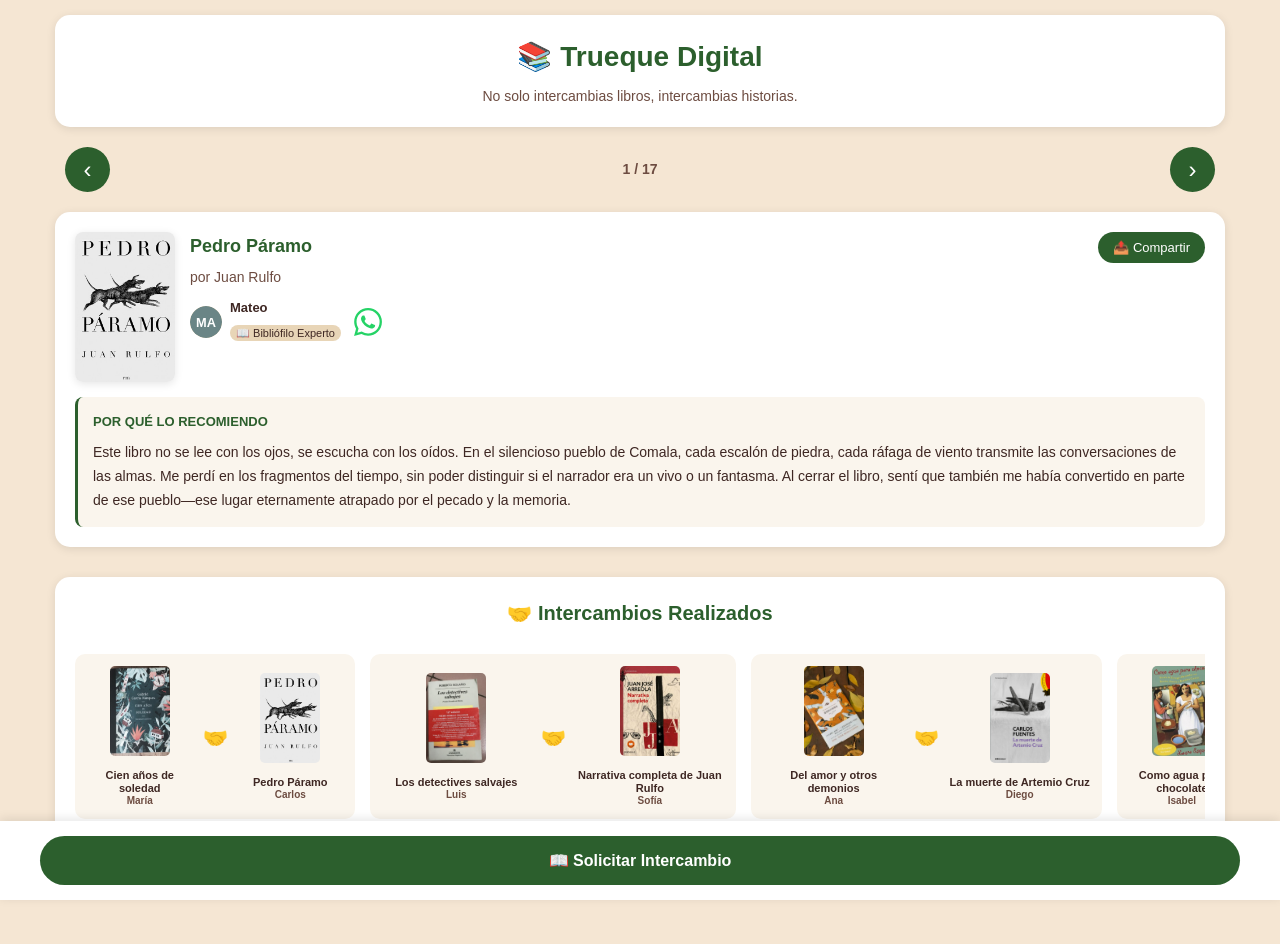
==== commit 7bbdf9a6: "移除历史交换记录中的时间显示" ====
--- a/templates/index.html
+++ b/templates/index.html
@@ -1159,7 +1159,6 @@
                             <p style="font-size: 10px; color: #6D4C41;">${exchange.book2.user}</p>
                         </div>
                     </div>
-                    <div class="exchange-date">${exchange.date}</div>
                 </div>
             `).join('');
         }
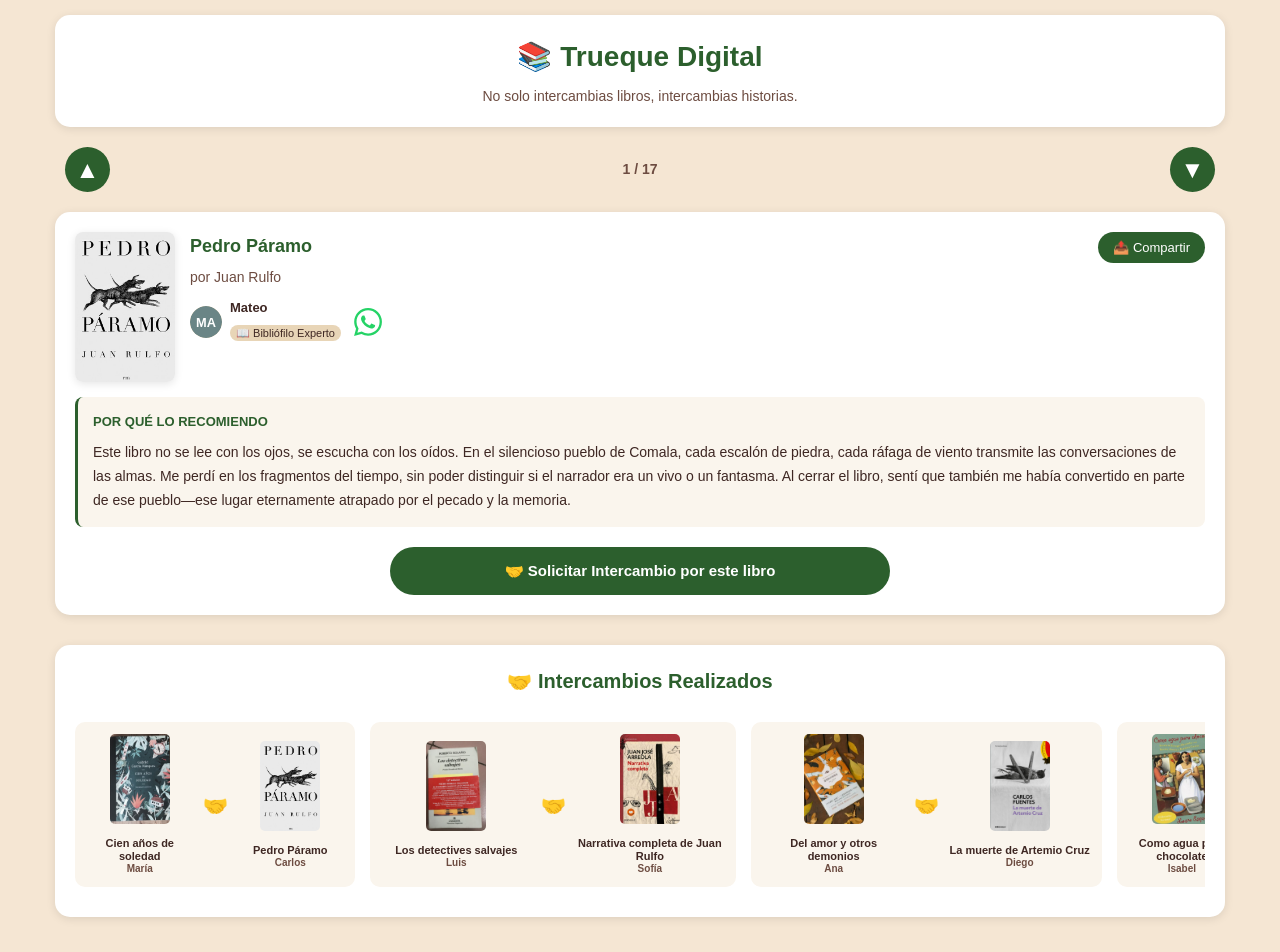
==== commit 9ecdb962: "支持上下滑动切换图书并为每本书增加交换按钮" ====
--- a/templates/index.html
+++ b/templates/index.html
@@ -17,7 +17,7 @@
             background: #F5E6D3;
             color: #3E2723;
             line-height: 1.6;
-            padding-bottom: 80px; /* 为底部按钮留空间 */
+            padding-bottom: 20px; /* 已移除底部悬浮按钮，仅保留少量底部留白 */
         }
 
         .container {
@@ -224,22 +224,10 @@
             display: inline-block;
         }
 
-        /* 底部固定按钮 */
-        .fixed-bottom-btn {
-            position: fixed;
-            bottom: 0;
-            left: 0;
-            right: 0;
-            background: white;
-            padding: 15px;
-            box-shadow: 0 -2px 10px rgba(0,0,0,0.1);
-            z-index: 1000;
-        }
-
         .request-btn {
             width: 100%;
-            max-width: 1200px;
-            margin: 0 auto;
+            max-width: 500px;
+            margin: 20px auto 0;
             padding: 15px;
             background: #2C5F2D;
             color: white;
@@ -256,6 +244,12 @@
             background: #4A7C59;
             transform: translateY(-2px);
             box-shadow: 0 4px 12px rgba(44, 95, 45, 0.3);
+        }
+
+        /* 每本书下方的交换按钮 */
+        .book-exchange-btn {
+            display: block;
+            font-size: 15px;
         }
 
         /* 模态框 */
@@ -628,16 +622,16 @@
             <p>No solo intercambias libros, intercambias historias.</p>
         </div>
 
-        <!-- 导航控制 -->
+        <!-- 导航控制（上下切换图书） -->
         <div class="nav-controls">
-            <button class="nav-arrow" onclick="prevBook()" id="prevBtn">‹</button>
+            <button class="nav-arrow" onclick="prevBook()" id="prevBtn">▲</button>
             <div class="book-counter">
                 <span id="currentIndex">1</span> / <span id="totalBooks">17</span>
             </div>
-            <button class="nav-arrow" onclick="nextBook()" id="nextBtn">›</button>
+            <button class="nav-arrow" onclick="nextBook()" id="nextBtn">▼</button>
         </div>
 
-        <!-- 图书展示 -->
+        <!-- 图书展示（支持上下滑动切换） -->
         <div style="position: relative;">
             <div id="bookDisplay">
                 <!-- 图书卡片将在这里动态加载 -->
@@ -648,20 +642,13 @@
             </button>
         </div>
 
-        <!-- 历史交换区 -->
+        <!-- 历史交换区（保持原样，左右滑动） -->
         <div class="history-section">
             <h2>🤝 Intercambios Realizados</h2>
             <div class="exchange-list" id="exchangeList">
                 <!-- 交换记录将在这里动态加载 -->
             </div>
         </div>
-    </div>
-
-    <!-- 底部固定按钮 -->
-    <div class="fixed-bottom-btn">
-        <button class="request-btn" onclick="openModal()">
-            📖 Solicitar Intercambio
-        </button>
     </div>
 
     <!-- 申请交换模态框 -->
@@ -688,7 +675,7 @@
             <div class="whatsapp-display" id="whatsappDisplay">
                 <p style="color: #2C5F2D; font-weight: 600; margin-bottom: 10px;">¡Listo, compa! Tu solicitud ya está enviada 🎉</p>
                 <p style="color: #6D4C41; font-size: 14px;">Ahora contacta al dueño del libro por WhatsApp:</p>
-                <a href="https://wa.me/15172976578" target="_blank" class="whatsapp-link" id="whatsappLink" onclick="openWhatsApp(books[currentBookIndex].id); return true;">
+                <a href="https://wa.me/15172976578" target="_blank" class="whatsapp-link" id="whatsappLink" onclick="openWhatsApp(selectedBookId || (books[currentBookIndex] && books[currentBookIndex].id)); return true;">
                     <svg width="24" height="24" viewBox="0 0 24 24" fill="currentColor">
                         <path d="M17.472 14.382c-.297-.149-1.758-.867-2.03-.967-.273-.099-.471-.148-.67.15-.197.297-.767.966-.94 1.164-.173.199-.347.223-.644.075-.297-.15-1.255-.463-2.39-1.475-.883-.788-1.48-1.761-1.653-2.059-.173-.297-.018-.458.13-.606.134-.133.298-.347.446-.52.149-.174.198-.298.298-.497.099-.198.05-.371-.025-.52-.075-.149-.669-1.612-.916-2.207-.242-.579-.487-.5-.669-.51-.173-.008-.371-.01-.57-.01-.198 0-.52.074-.792.372-.272.297-1.04 1.016-1.04 2.479 0 1.462 1.065 2.875 1.213 3.074.149.198 2.096 3.2 5.077 4.487.709.306 1.262.489 1.694.625.712.227 1.36.195 1.871.118.571-.085 1.758-.719 2.006-1.413.248-.694.248-1.289.173-1.413-.074-.124-.272-.198-.57-.347m-5.421 7.403h-.004a9.87 9.87 0 01-5.031-1.378l-.361-.214-3.741.982.998-3.648-.235-.374a9.86 9.86 0 01-1.51-5.26c.001-5.45 4.436-9.884 9.888-9.884 2.64 0 5.122 1.03 6.988 2.898a9.825 9.825 0 012.893 6.994c-.003 5.45-4.437 9.884-9.885 9.884m8.413-18.297A11.815 11.815 0 0012.05 0C5.495 0 .16 5.335.157 11.892c0 2.096.547 4.142 1.588 5.945L.057 24l6.305-1.654a11.882 11.882 0 005.683 1.448h.005c6.554 0 11.89-5.335 11.893-11.893a11.821 11.821 0 00-3.48-8.413Z"/>
                     </svg>
@@ -1041,6 +1028,39 @@
             updateCounter();
             // 记录页面浏览
             trackEvent('page_view', {});
+
+            // 为图书区域增加上下滑动手势切换
+            const bookDisplay = document.getElementById('bookDisplay');
+            if (bookDisplay) {
+                let touchStartY = null;
+                let touchEndY = null;
+
+                bookDisplay.addEventListener('touchstart', function (e) {
+                    if (e.touches && e.touches.length > 0) {
+                        touchStartY = e.touches[0].clientY;
+                    }
+                }, { passive: true });
+
+                bookDisplay.addEventListener('touchend', function (e) {
+                    if (touchStartY === null) return;
+                    if (e.changedTouches && e.changedTouches.length > 0) {
+                        touchEndY = e.changedTouches[0].clientY;
+                        const deltaY = touchEndY - touchStartY;
+                        const threshold = 40; // 最小滑动距离
+                        if (Math.abs(deltaY) > threshold) {
+                            if (deltaY < 0) {
+                                // 向上滑 -> 下一本
+                                nextBook();
+                            } else {
+                                // 向下滑 -> 上一本
+                                prevBook();
+                            }
+                        }
+                    }
+                    touchStartY = null;
+                    touchEndY = null;
+                }, { passive: true });
+            }
         }
 
         // 显示当前图书
@@ -1080,6 +1100,9 @@
                         <h4>Por qué lo recomiendo</h4>
                         <p>${book.why_release}</p>
                     </div>
+                    <button class="request-btn book-exchange-btn" onclick="openExchangeModal(${book.id})">
+                        🤝 Solicitar Intercambio por este libro
+                    </button>
                 </div>
             `;
 
@@ -1163,7 +1186,7 @@
             `).join('');
         }
 
-        // 打开模态框
+        // 打开模态框（可带上目标图书ID）
         function openModal() {
             const modal = document.getElementById('exchangeModal');
             modal.classList.add('active');
@@ -1183,6 +1206,12 @@
             document.getElementById('whatsappDisplay').classList.remove('active');
             document.getElementById('submitBtn').style.display = 'block';
             document.getElementById('bookImageInput').value = '';
+        }
+
+        // 从某本书的按钮打开交换弹窗，记录目标图书
+        function openExchangeModal(bookId) {
+            selectedBookId = bookId;
+            openModal();
         }
 
         // 关闭模态框
@@ -1235,9 +1264,12 @@
             // 重新显示当前图书以显示WhatsApp图标
             displayBook(currentBookIndex);
 
+            // 确定目标图书ID（优先使用用户点击的那本）
+            const targetBookId = selectedBookId || (books[currentBookIndex] && books[currentBookIndex].id);
+
             // 这里可以发送到后端（目前仅在控制台打印）
             console.log('Intercambio solicitado:', {
-                bookId: books[currentBookIndex].id,
+                bookId: targetBookId,
                 story: story,
                 image: '[imagen subida]'
             });
@@ -1246,7 +1278,7 @@
             // 确保 has_image 正确记录：检查 uploadedImage 是否有实际内容
             const hasImage = uploadedImage && uploadedImage.length > 0 && uploadedImage.startsWith('data:image');
             trackEvent('exchange_request', {
-                bookId: books[currentBookIndex].id,
+                bookId: targetBookId,
                 extra: {
                     story_snippet: story.substring(0, 120),
                     story_length: story.length,
@@ -1258,9 +1290,10 @@
         // 打开WhatsApp
         function openWhatsApp(bookId) {
             // 先记录埋点（在 window.open 之前，确保可靠发送）
-            const currentBook = books[currentBookIndex];
+            const targetId = bookId || (books[currentBookIndex] && books[currentBookIndex].id);
+            const currentBook = books.find(b => b.id === targetId) || books[currentBookIndex];
             trackEvent('whatsapp_click', {
-                bookId: currentBook ? currentBook.id : bookId
+                bookId: currentBook ? currentBook.id : targetId
             });
             
             // 然后打开 WhatsApp（如果是从链接点击，允许默认行为也执行）
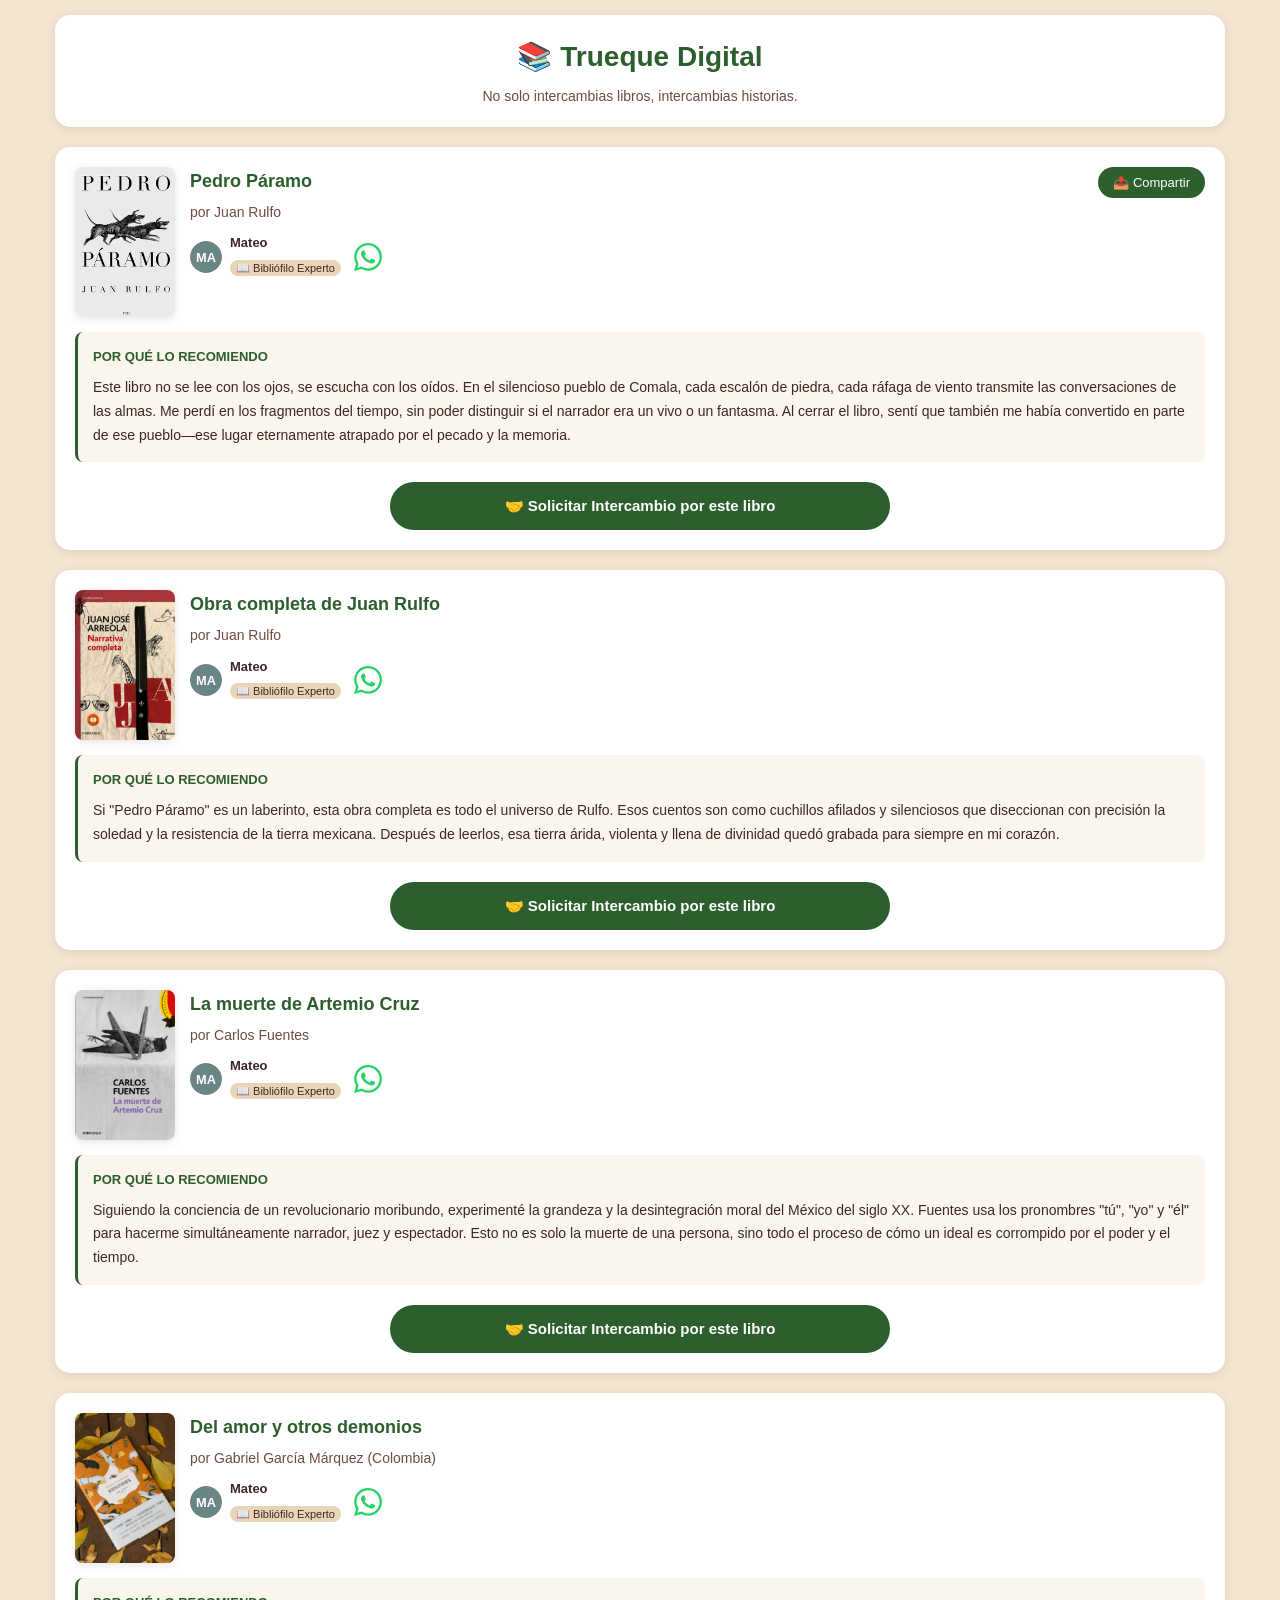
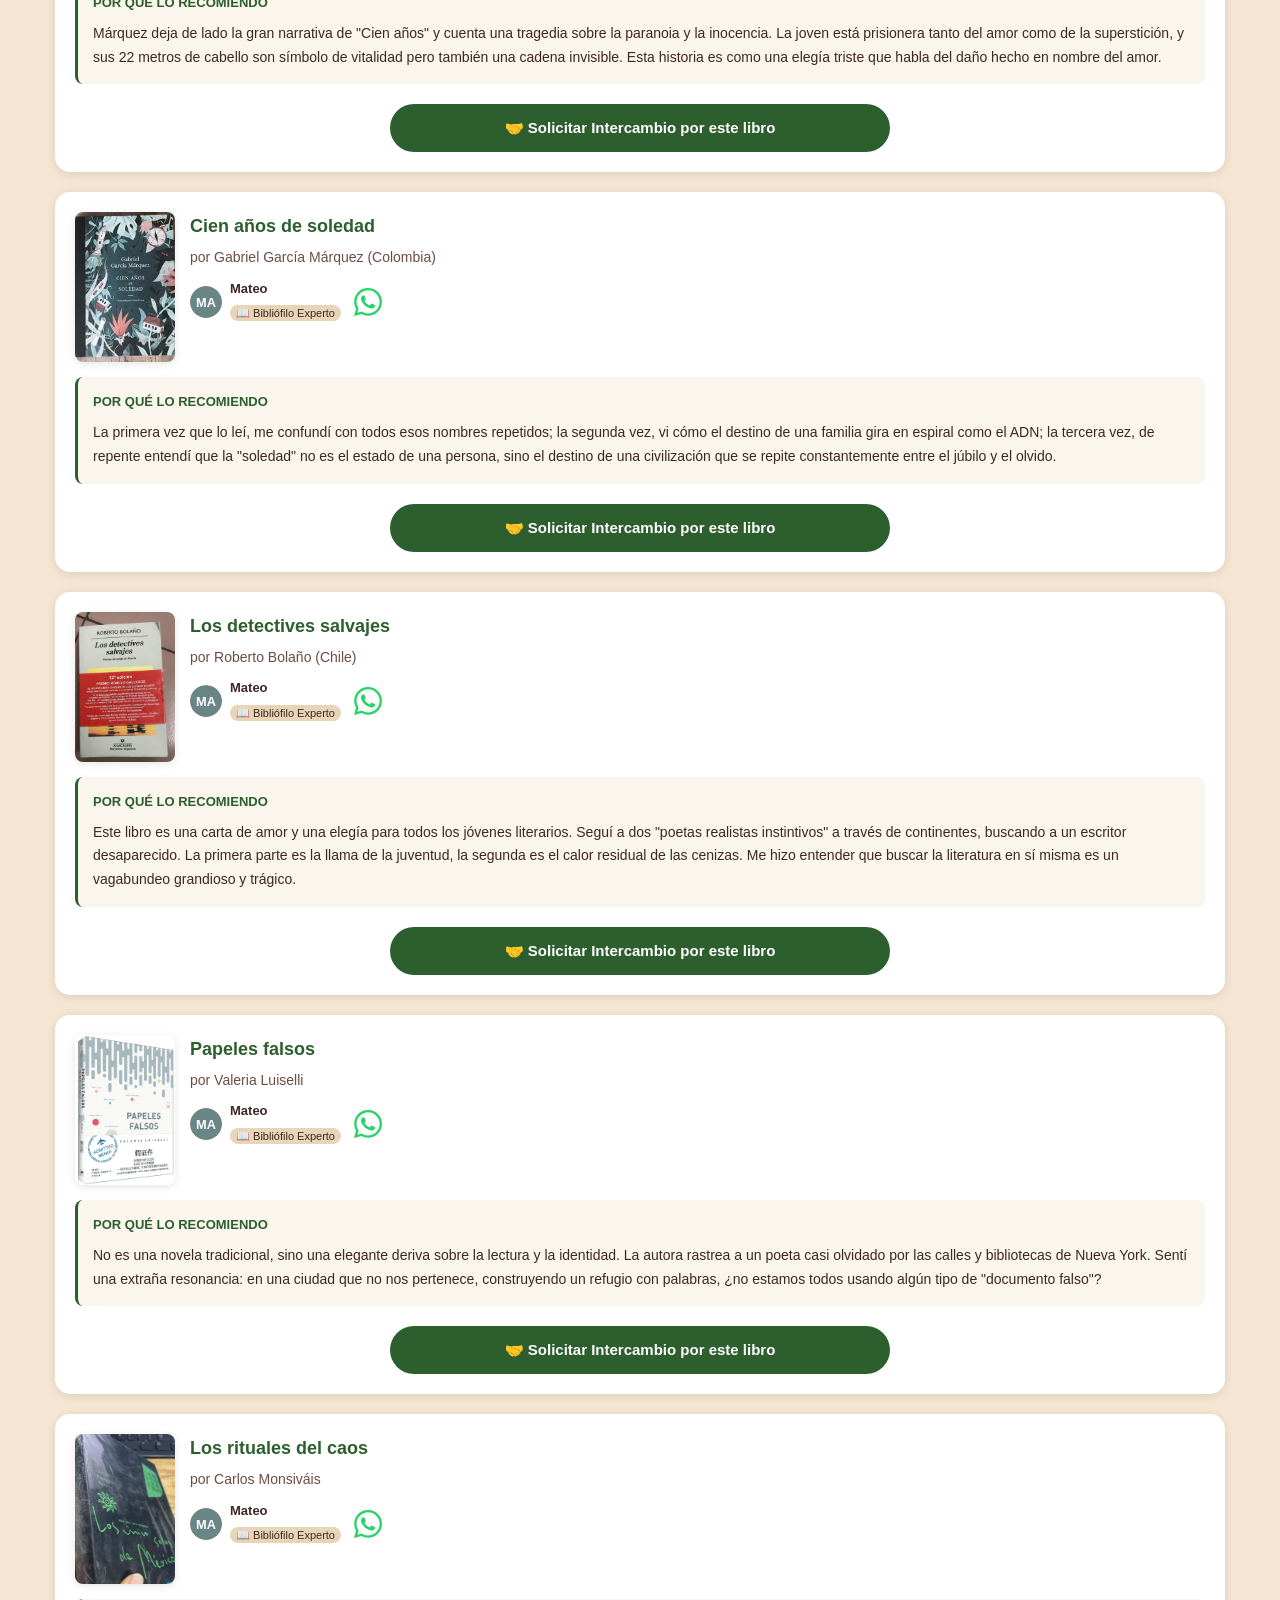
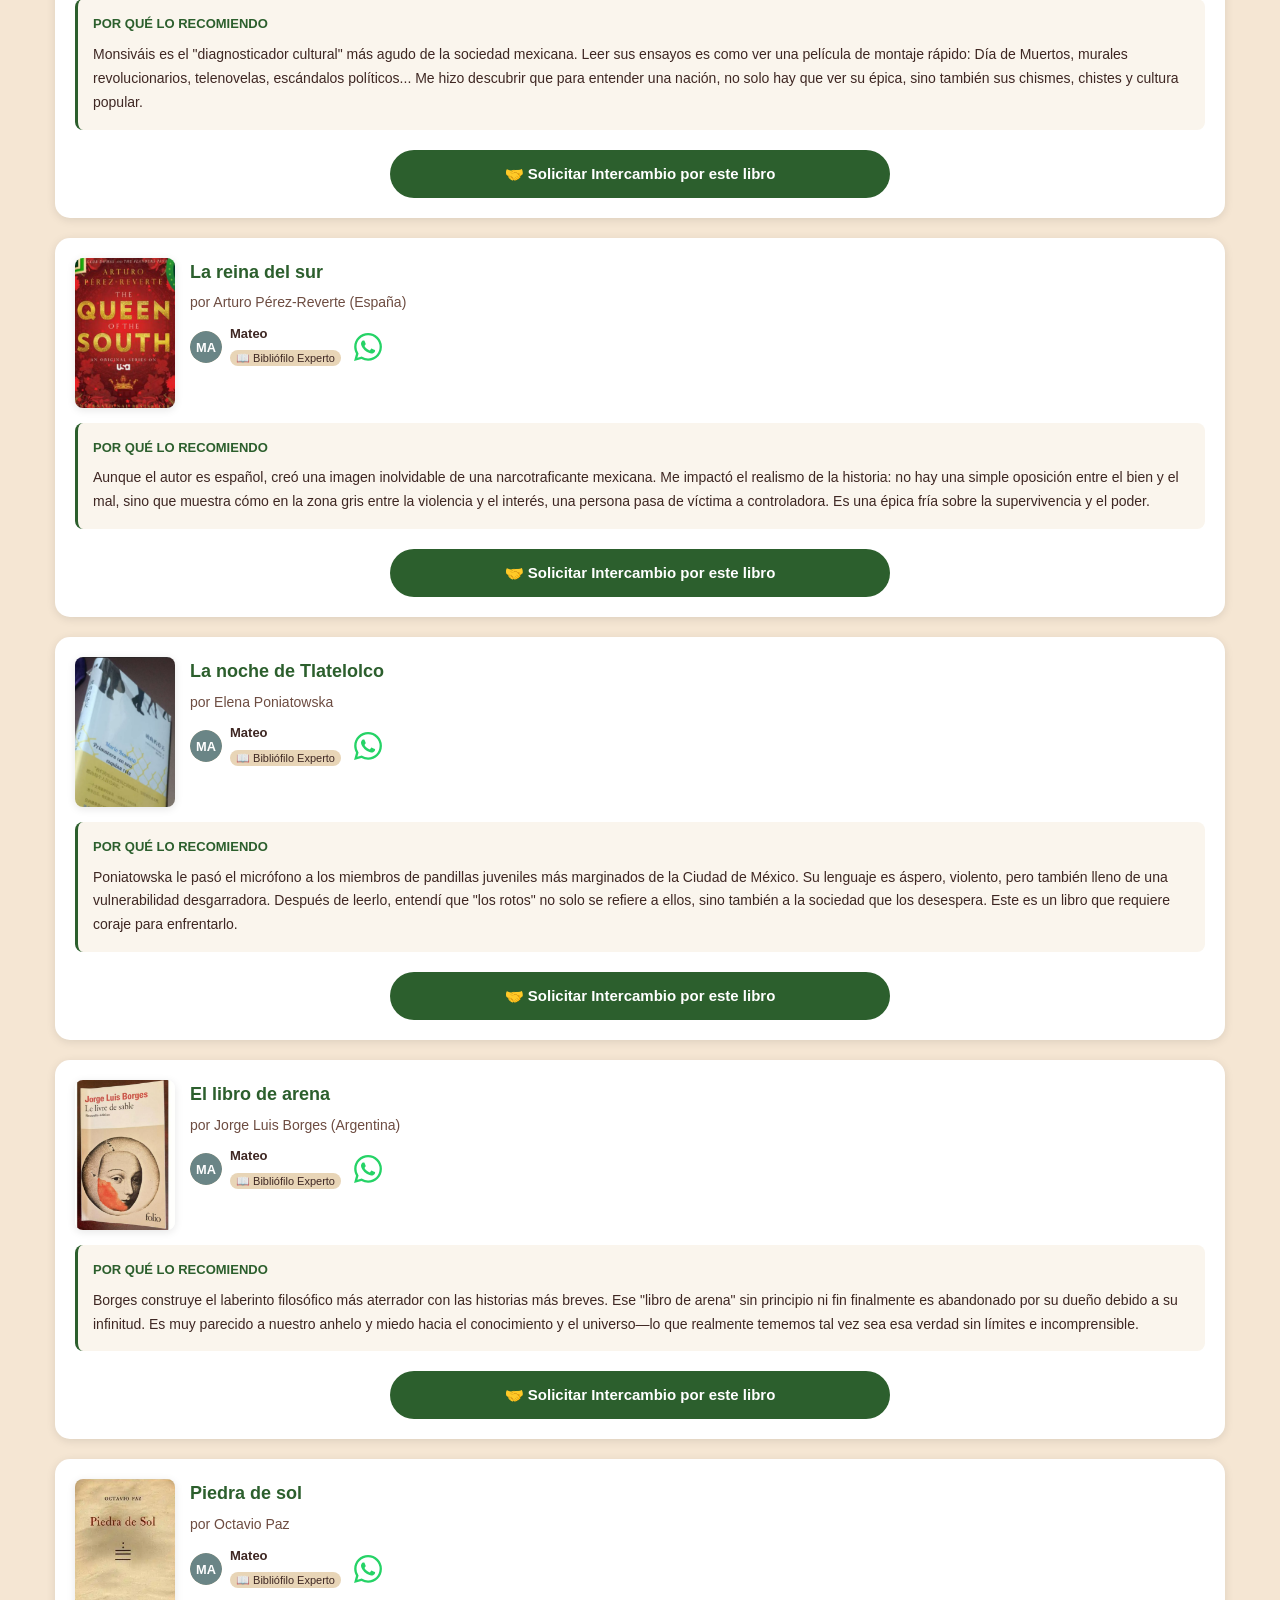
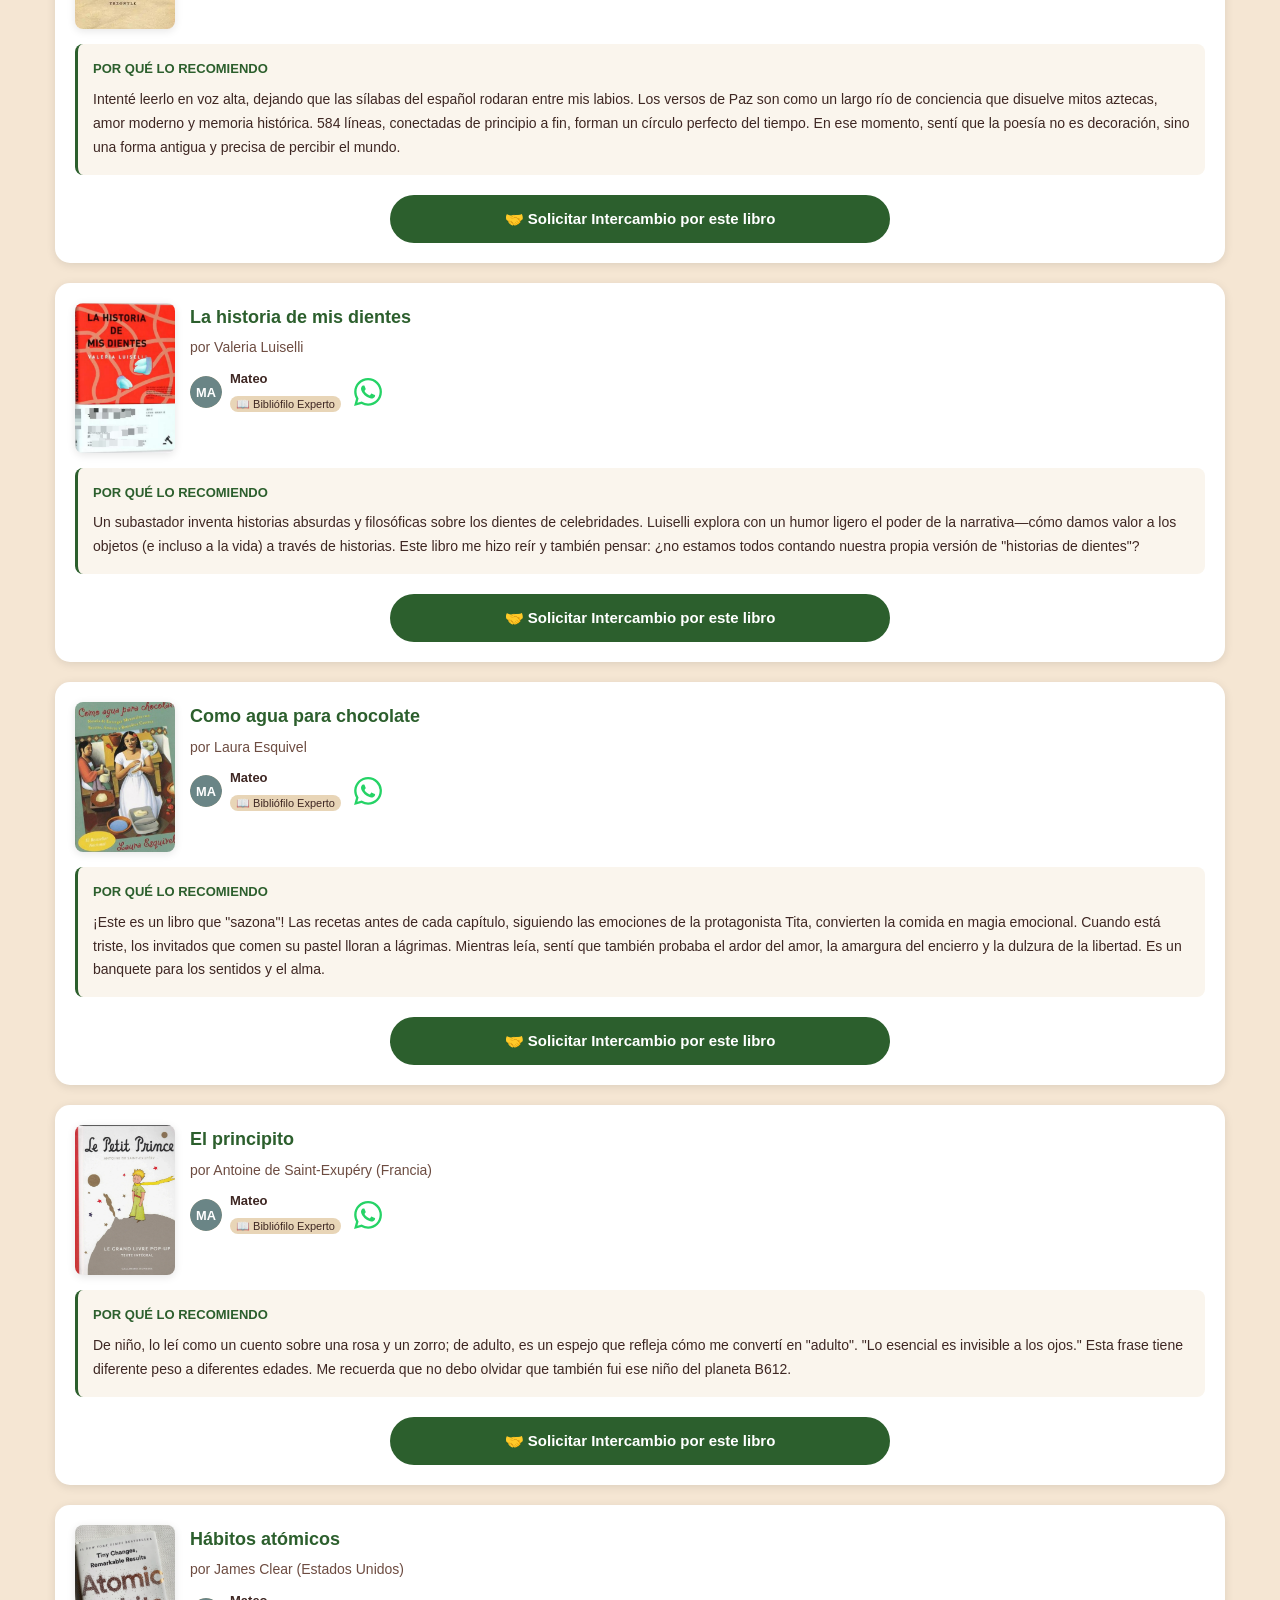
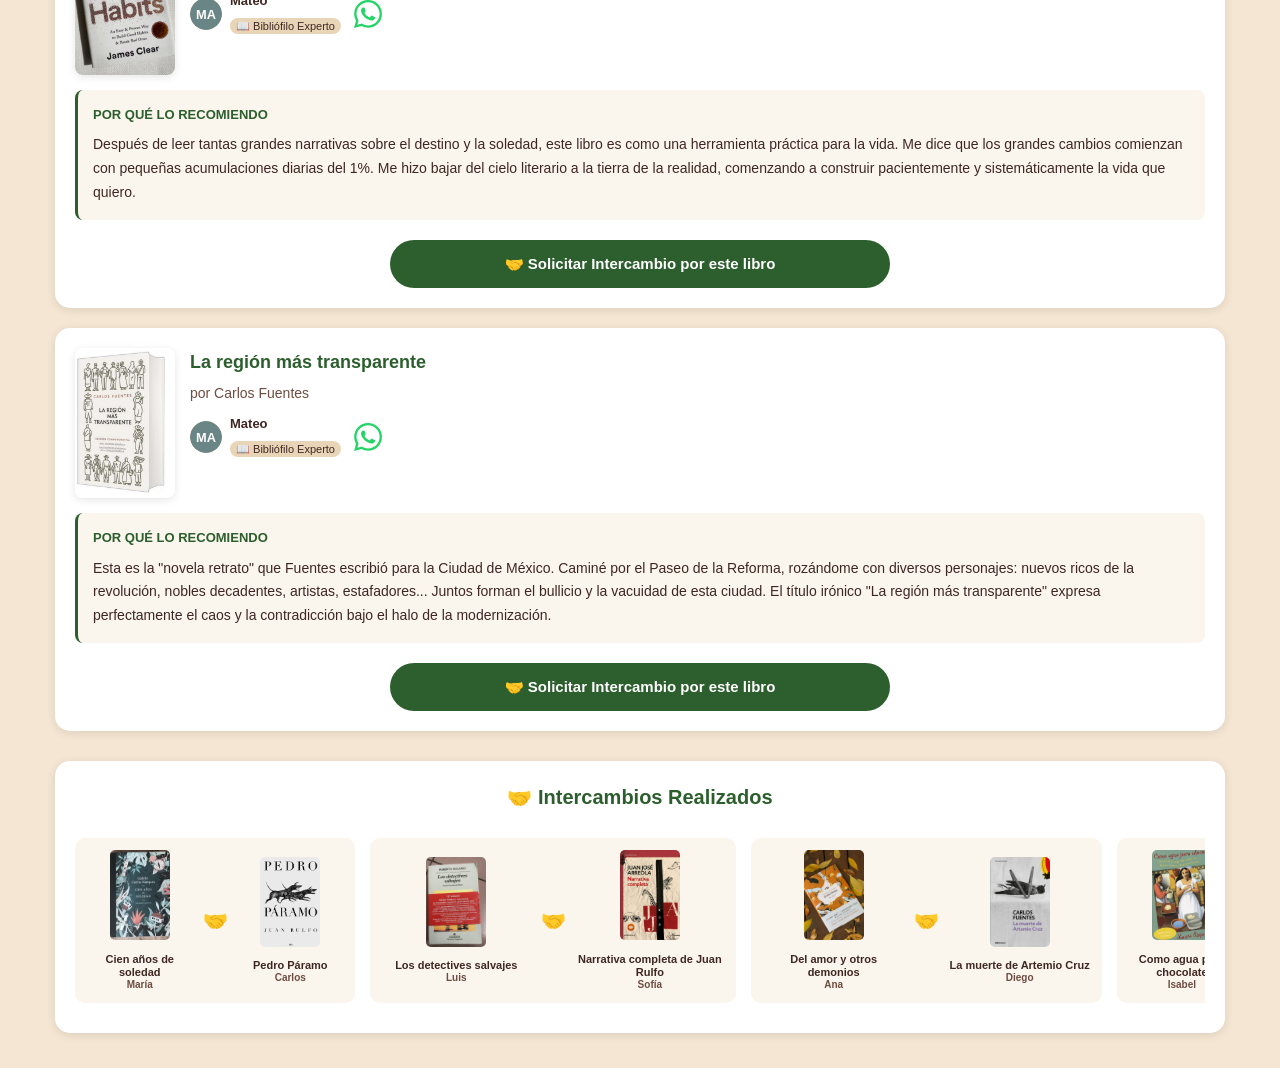
==== commit 8de67a9f: "改为图书列表上下滚动浏览并优化浏览统计" ====
--- a/templates/index.html
+++ b/templates/index.html
@@ -622,19 +622,10 @@
             <p>No solo intercambias libros, intercambias historias.</p>
         </div>
 
-        <!-- 导航控制（上下切换图书） -->
-        <div class="nav-controls">
-            <button class="nav-arrow" onclick="prevBook()" id="prevBtn">▲</button>
-            <div class="book-counter">
-                <span id="currentIndex">1</span> / <span id="totalBooks">17</span>
-            </div>
-            <button class="nav-arrow" onclick="nextBook()" id="nextBtn">▼</button>
-        </div>
-
-        <!-- 图书展示（支持上下滑动切换） -->
+        <!-- 图书列表：直接向下滑动浏览所有图书 -->
         <div style="position: relative;">
             <div id="bookDisplay">
-                <!-- 图书卡片将在这里动态加载 -->
+                <!-- 图书卡片列表将在这里动态加载 -->
             </div>
             <!-- 分享按钮 -->
             <button class="share-btn" onclick="shareBook()">
@@ -1023,64 +1014,20 @@
 
         // 初始化
         function init() {
-            displayBook(0);
+            renderBooksList();
             displayExchanges();
-            updateCounter();
             // 记录页面浏览
             trackEvent('page_view', {});
-
-            // 为图书区域增加上下滑动手势切换
+            setupBookViewObserver();
+        }
+
+        // 渲染图书列表（一次性展示所有图书，支持向下滚动浏览）
+        function renderBooksList() {
             const bookDisplay = document.getElementById('bookDisplay');
-            if (bookDisplay) {
-                let touchStartY = null;
-                let touchEndY = null;
-
-                bookDisplay.addEventListener('touchstart', function (e) {
-                    if (e.touches && e.touches.length > 0) {
-                        touchStartY = e.touches[0].clientY;
-                    }
-                }, { passive: true });
-
-                bookDisplay.addEventListener('touchend', function (e) {
-                    if (touchStartY === null) return;
-                    if (e.changedTouches && e.changedTouches.length > 0) {
-                        touchEndY = e.changedTouches[0].clientY;
-                        const deltaY = touchEndY - touchStartY;
-                        const threshold = 40; // 最小滑动距离
-                        if (Math.abs(deltaY) > threshold) {
-                            if (deltaY < 0) {
-                                // 向上滑 -> 下一本
-                                nextBook();
-                            } else {
-                                // 向下滑 -> 上一本
-                                prevBook();
-                            }
-                        }
-                    }
-                    touchStartY = null;
-                    touchEndY = null;
-                }, { passive: true });
-            }
-        }
-
-        // 显示当前图书
-        function displayBook(index) {
-            if (index < 0 || index >= books.length) return;
-            currentBookIndex = index;
-            
-            const book = books[index];
-            const bookDisplay = document.getElementById('bookDisplay');
-            
-            // 记录书籍浏览（每次切换都记录，确保精准统计）
-            // 使用会话级去重，避免同一会话内重复记录同一本书
-            if (book && book.id && !viewedBooksInSession.has(book.id)) {
-                trackEvent('book_view', { bookId: book.id, extra: {} });
-                viewedBooksInSession.add(book.id);
-            }
-
-            // WhatsApp 图标始终显示
-            bookDisplay.innerHTML = `
-                <div class="book-card">
+            if (!bookDisplay) return;
+
+            const cardsHtml = books.map(book => `
+                <div class="book-card" data-book-id="${book.id}">
                     <div class="book-header">
                         <img src="${encodeURI(book.cover)}" alt="${book.title}" class="book-cover" loading="lazy" onerror="this.onerror=null; this.style.display='none';">
                         <div class="book-info">
@@ -1104,53 +1051,51 @@
                         🤝 Solicitar Intercambio por este libro
                     </button>
                 </div>
-            `;
-
-            updateCounter();
-            updateNavButtons();
-        }
-
-        // 更新计数器
-        function updateCounter() {
-            const currentIndexEl = document.getElementById('currentIndex');
-            const totalBooksEl = document.getElementById('totalBooks');
-            if (currentIndexEl && totalBooksEl) {
-                currentIndexEl.textContent = currentBookIndex + 1;
-                totalBooksEl.textContent = books.length;
-            } else {
-                // 如果元素不存在，直接更新整个计数器
-                const counterEl = document.querySelector('.book-counter');
-                if (counterEl) {
-                    counterEl.textContent = `${currentBookIndex + 1} / ${books.length}`;
-                }
-            }
-        }
-
-        // 更新导航按钮（循环模式下按钮始终可用）
-        function updateNavButtons() {
-            // 循环模式下，按钮始终可用，不需要禁用
-            document.getElementById('prevBtn').disabled = false;
-            document.getElementById('nextBtn').disabled = false;
-        }
-
-        // 上一本（支持循环：第一本时跳到最后一本）
-        function prevBook() {
-            if (currentBookIndex > 0) {
-                displayBook(currentBookIndex - 1);
-            } else {
-                // 如果是第一本，循环到最后一本
-                displayBook(books.length - 1);
-            }
-        }
-
-        // 下一本（支持循环：最后一本时跳到第一本）
-        function nextBook() {
-            if (currentBookIndex < books.length - 1) {
-                displayBook(currentBookIndex + 1);
-            } else {
-                // 如果是最后一本，循环到第一本
-                displayBook(0);
-            }
+            `).join('');
+
+            bookDisplay.innerHTML = cardsHtml;
+        }
+
+        // 使用 IntersectionObserver 统计用户实际浏览到的书籍，并维护 "当前书"（用于分享）
+        function setupBookViewObserver() {
+            const cards = document.querySelectorAll('#bookDisplay .book-card');
+            if (!cards.length) return;
+
+            // 不支持 IntersectionObserver 时，直接认为所有书都被浏览过一次
+            if (typeof IntersectionObserver === 'undefined') {
+                books.forEach(book => {
+                    if (book && book.id && !viewedBooksInSession.has(book.id)) {
+                        trackEvent('book_view', { bookId: book.id, extra: {} });
+                        viewedBooksInSession.add(book.id);
+                    }
+                });
+                return;
+            }
+
+            const observer = new IntersectionObserver((entries) => {
+                entries.forEach(entry => {
+                    if (!entry.isIntersecting) return;
+                    const el = entry.target;
+                    const id = parseInt(el.getAttribute('data-book-id'), 10);
+                    if (!id) return;
+
+                    // 记录浏览去重
+                    if (!viewedBooksInSession.has(id)) {
+                        trackEvent('book_view', { bookId: id, extra: {} });
+                        viewedBooksInSession.add(id);
+                    }
+
+                    // 更新当前书索引，供分享/兜底使用
+                    const idx = books.findIndex(b => b.id === id);
+                    if (idx >= 0) {
+                        currentBookIndex = idx;
+                    }
+                });
+            }, {
+                threshold: 0.3
+            });
+
+            cards.forEach(card => observer.observe(card));
         }
 
         // 显示交换记录
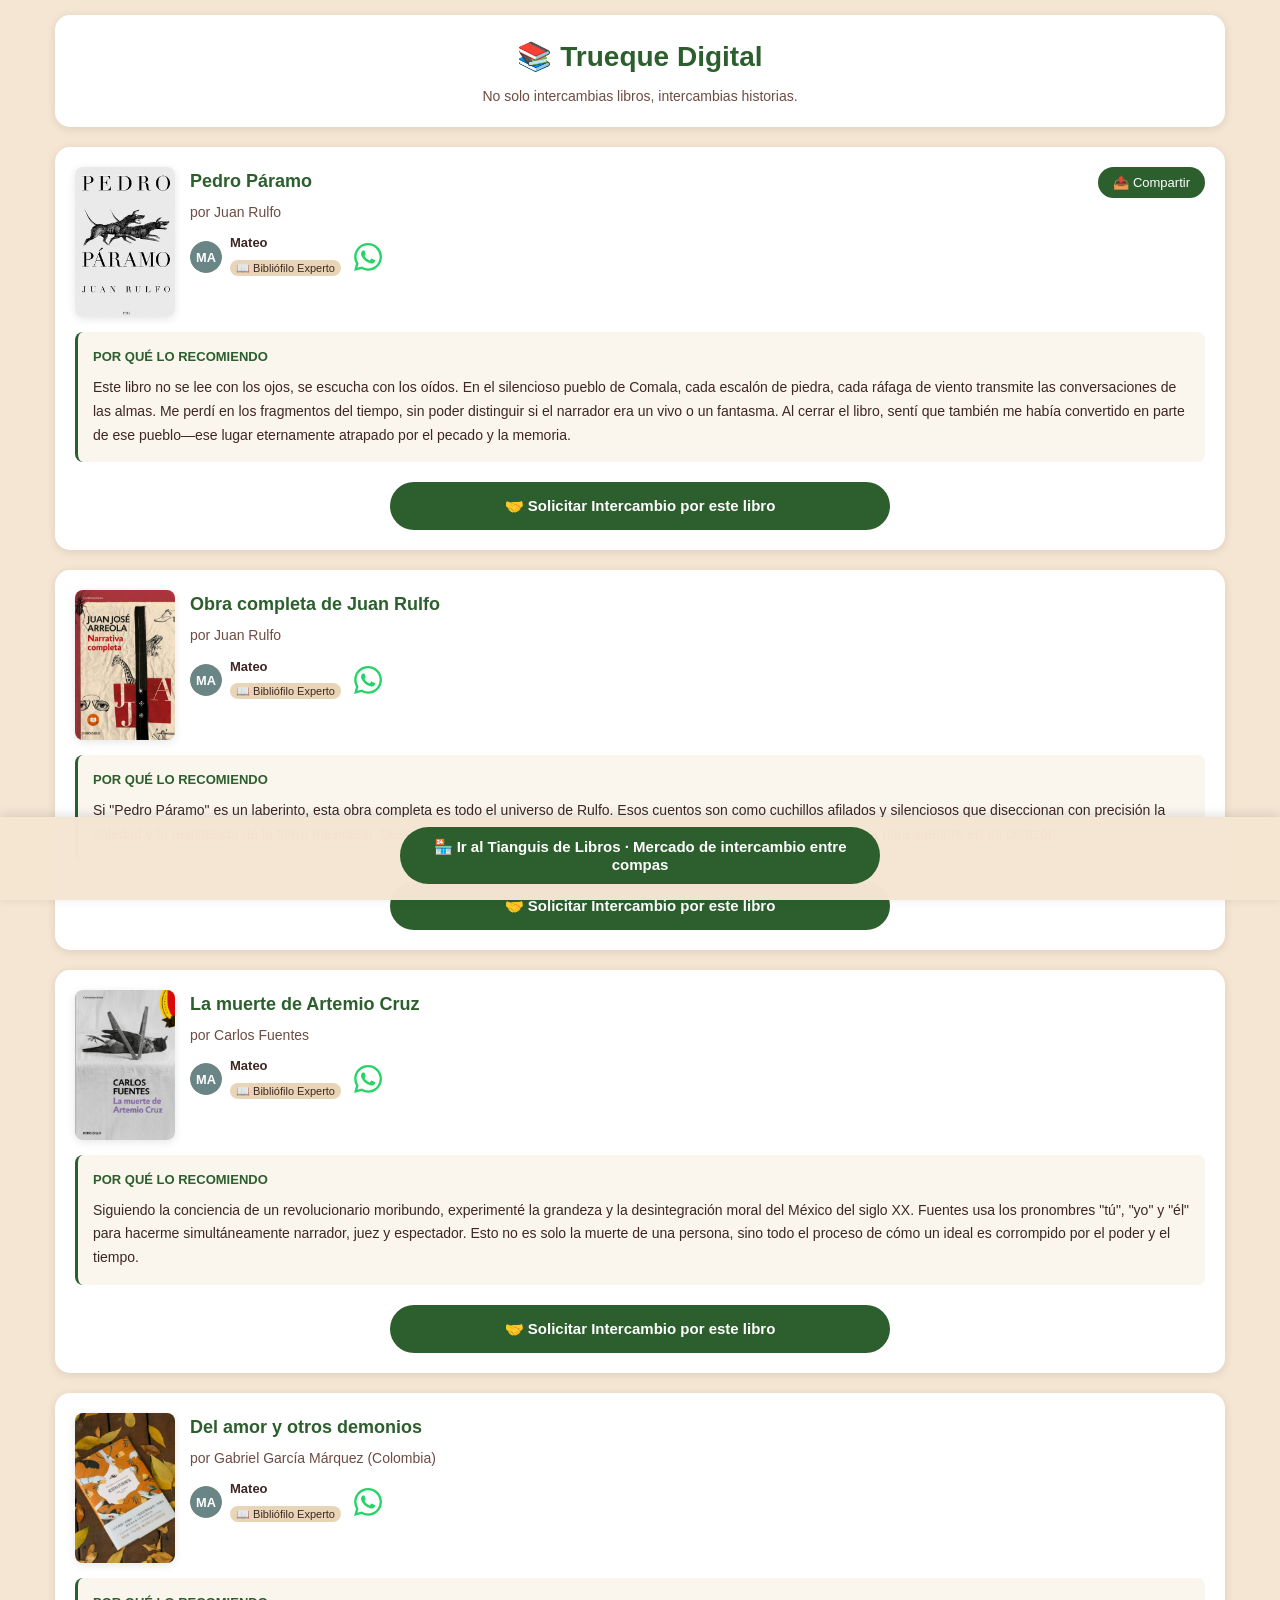
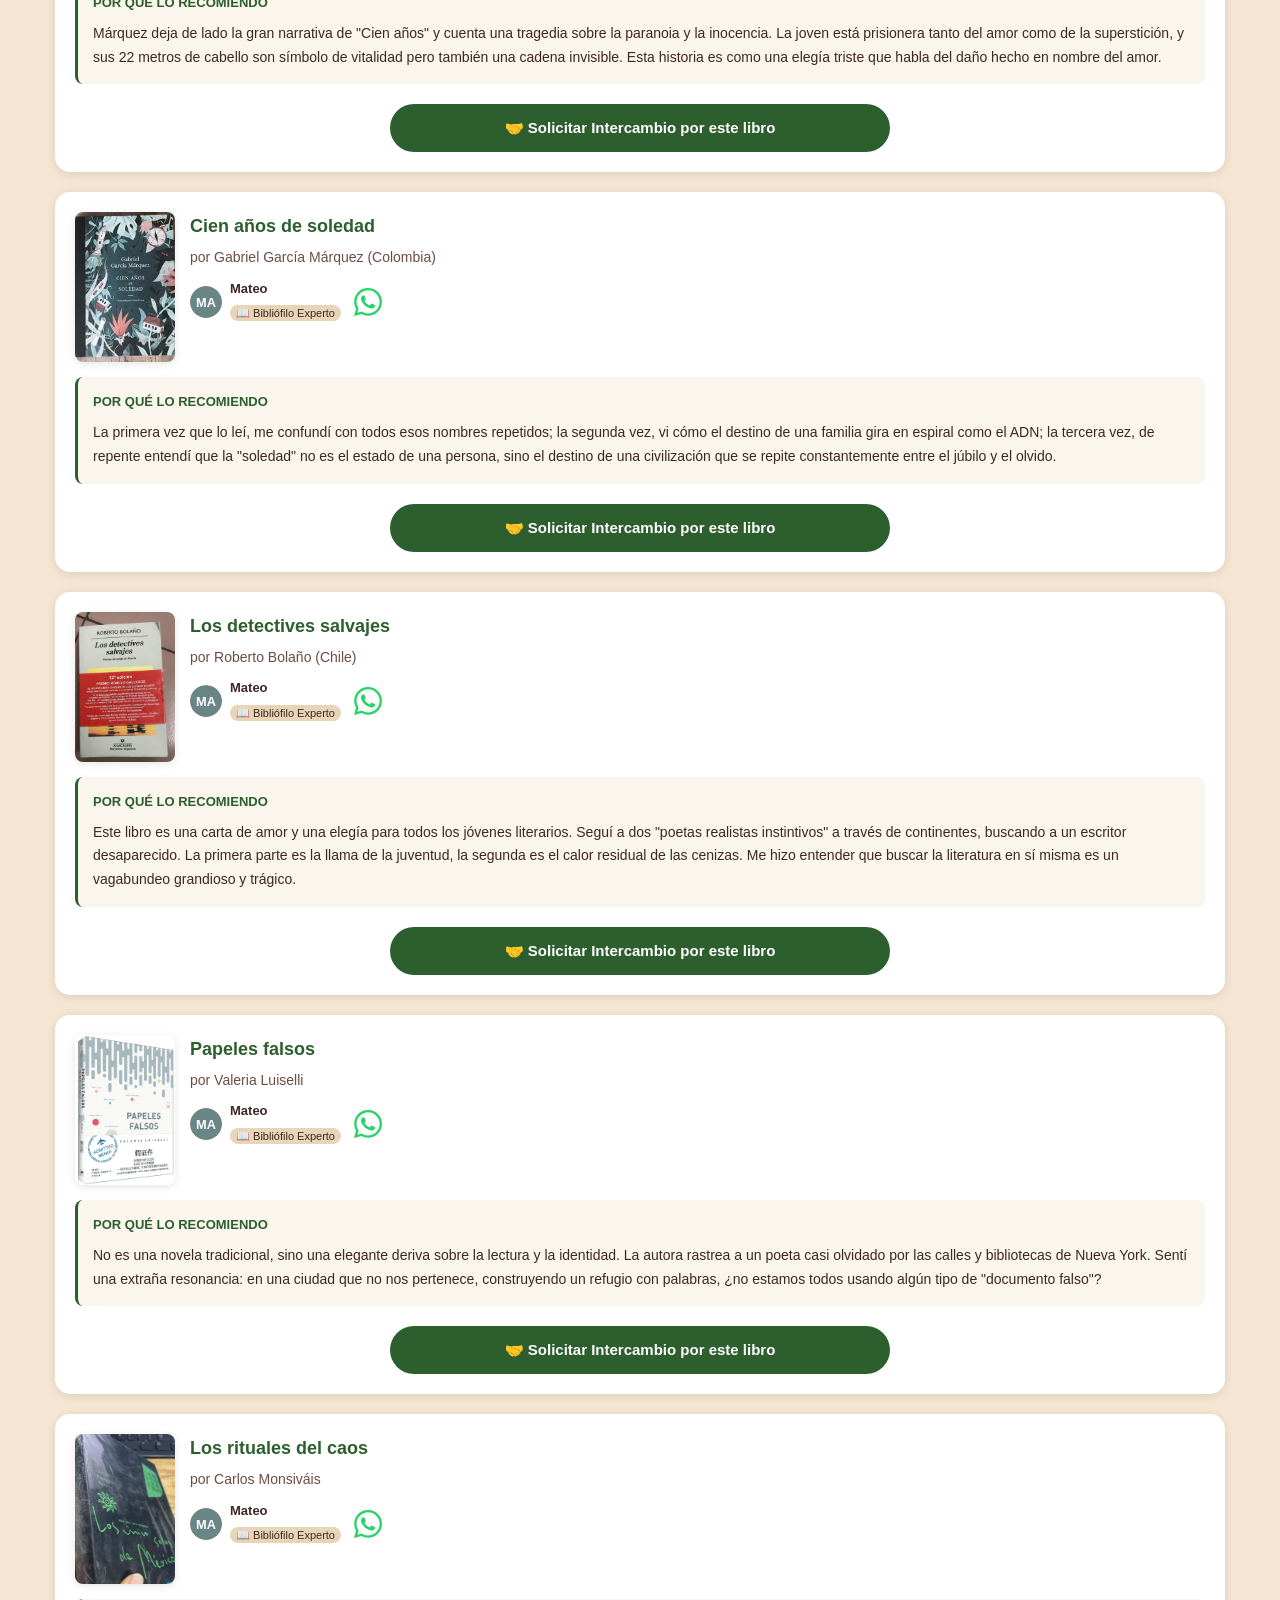
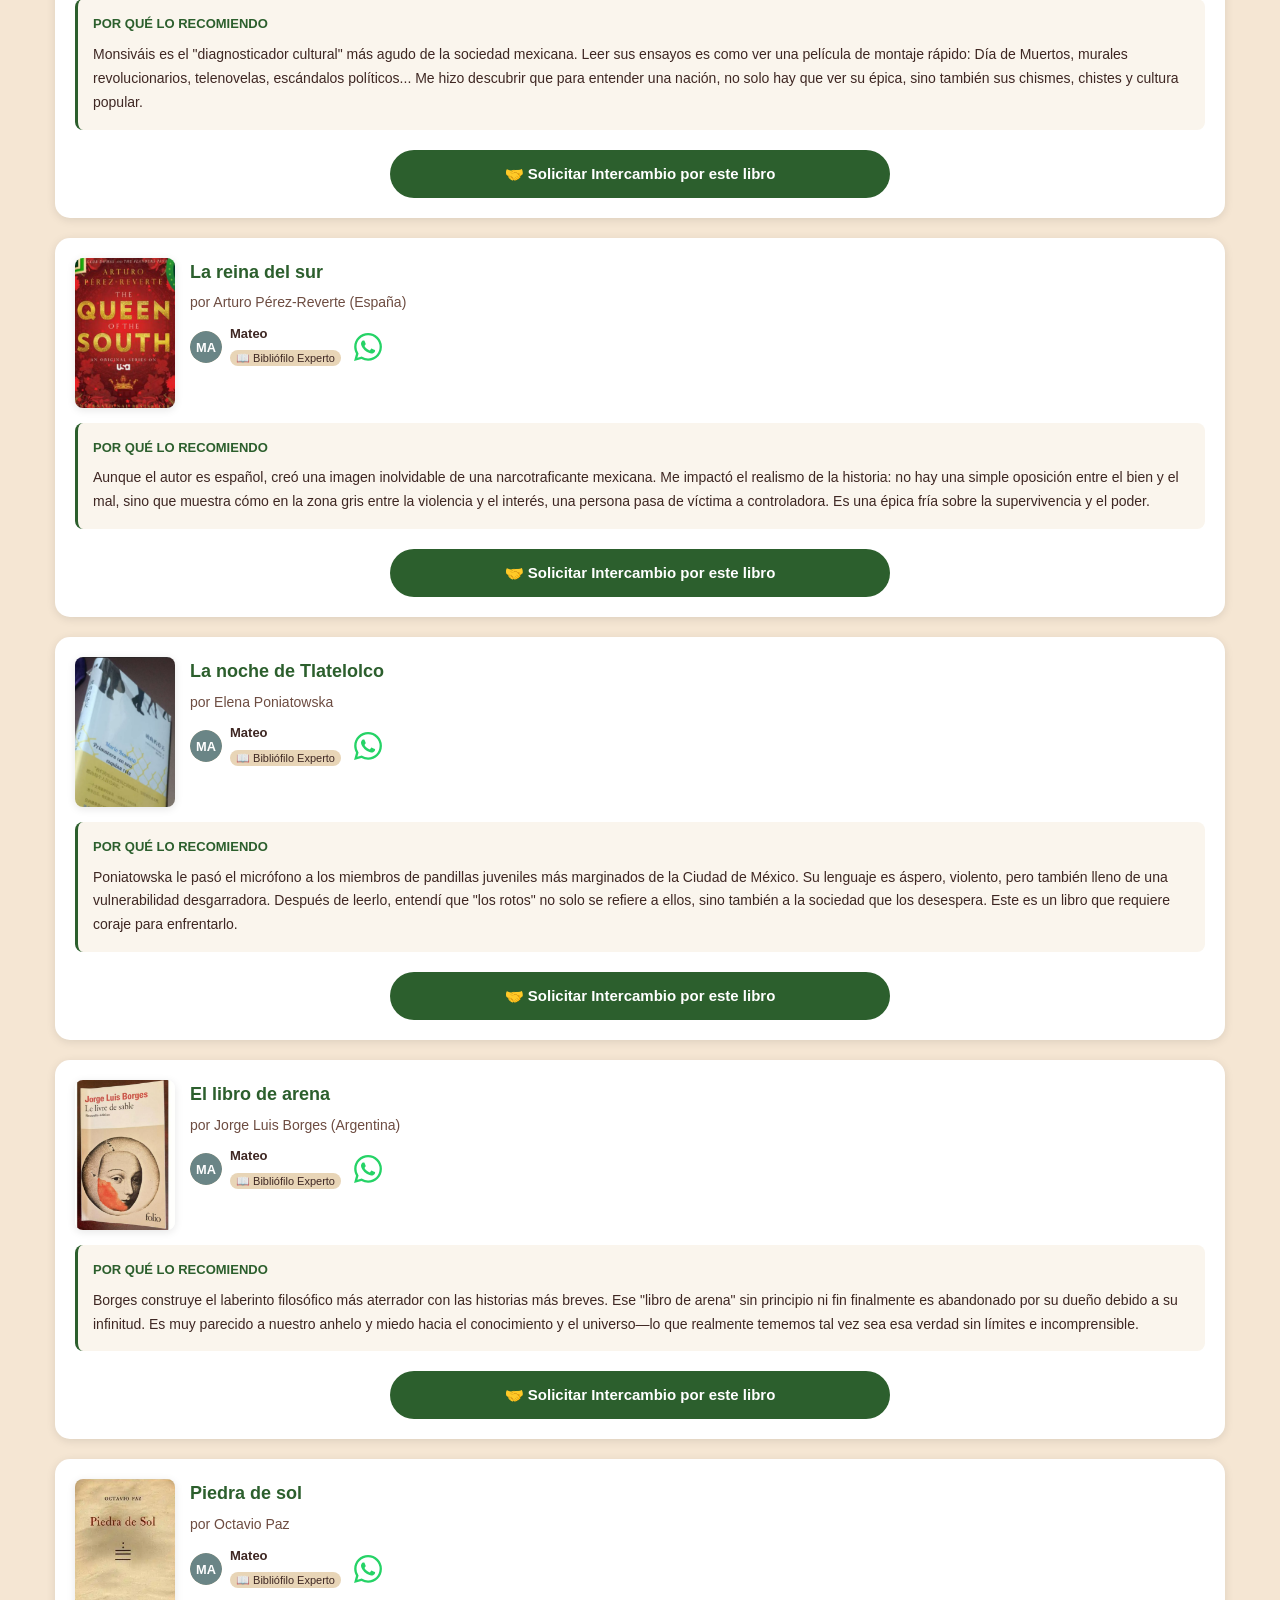
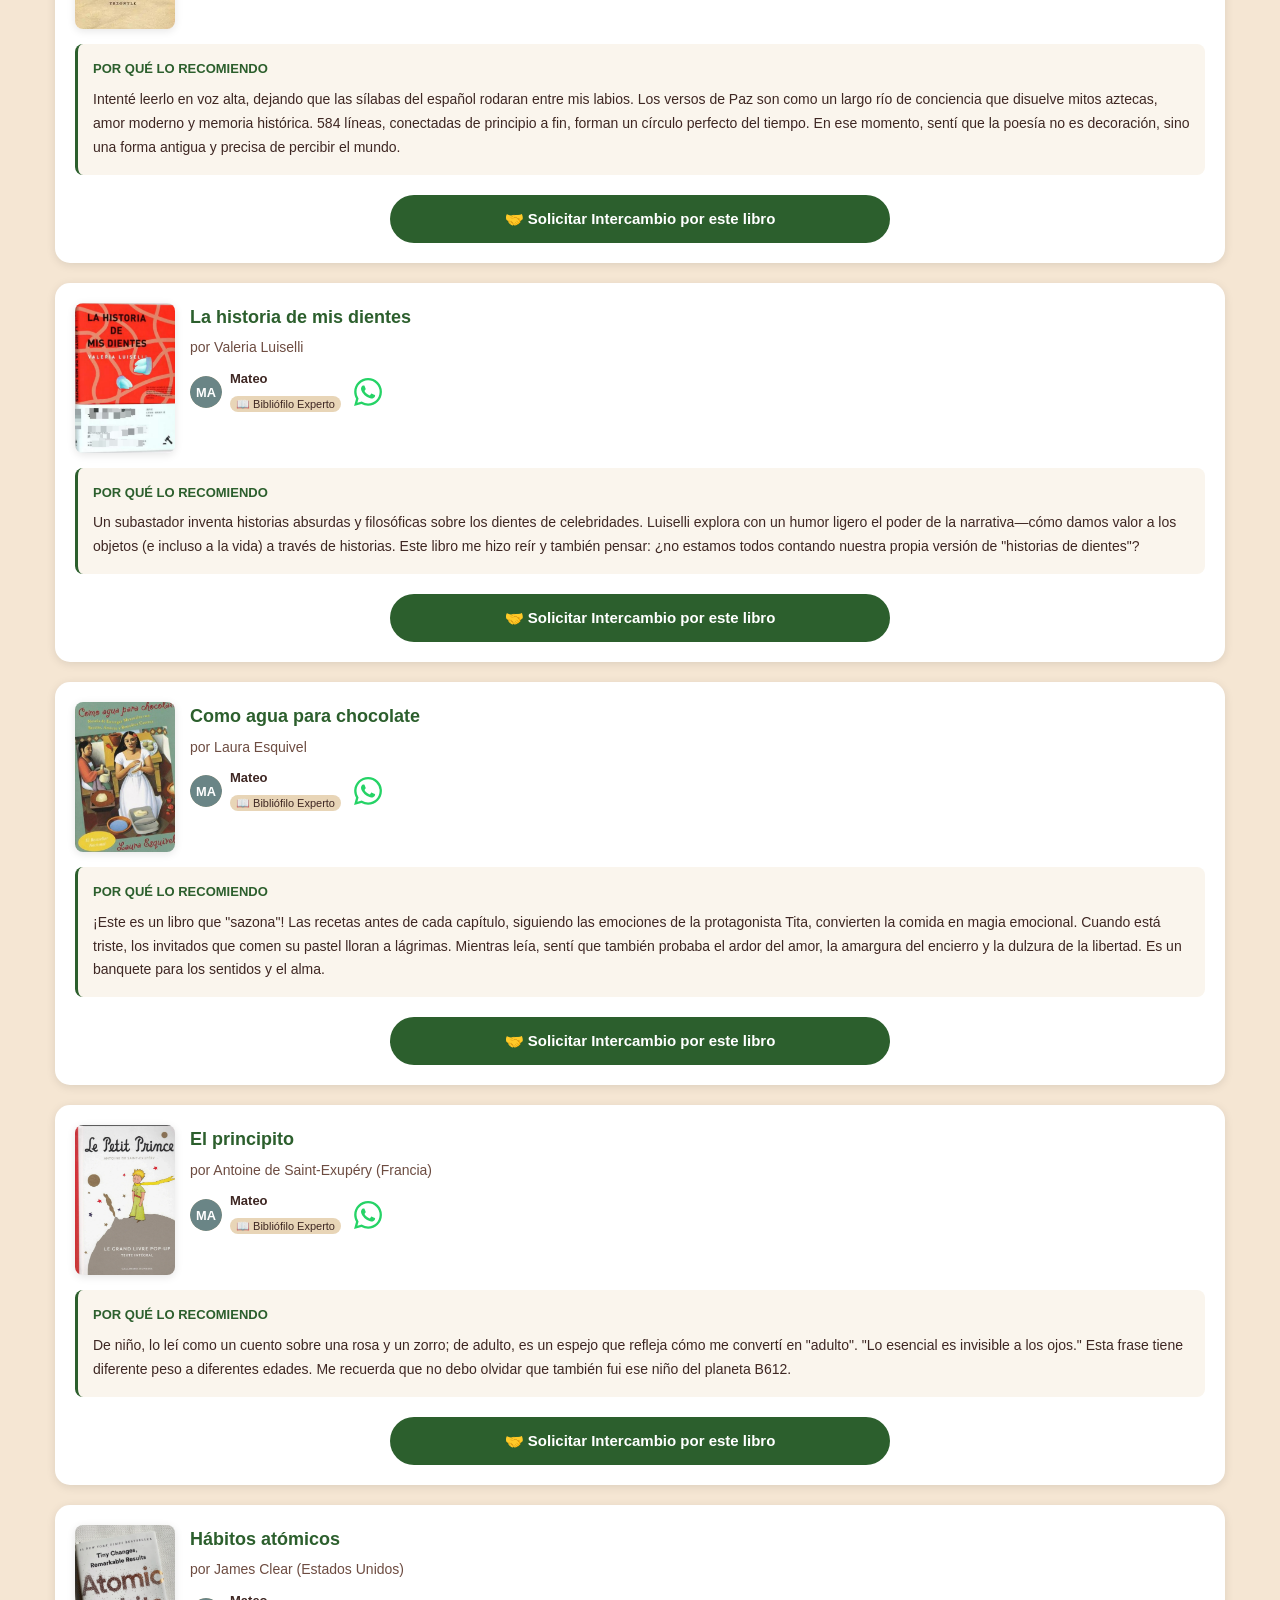
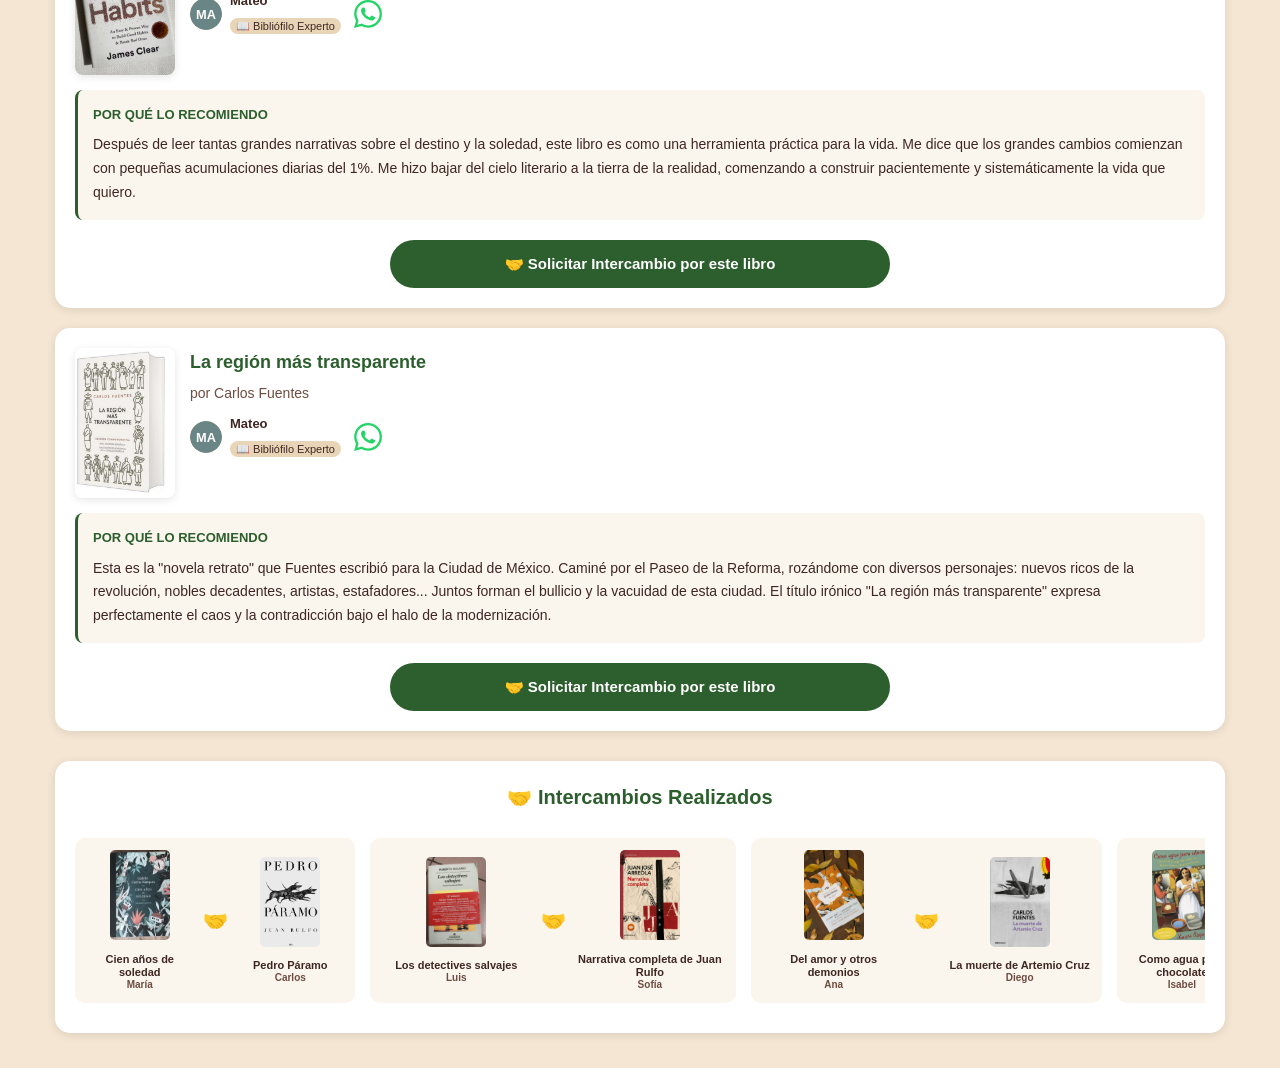
==== commit 9399387e: "新增 Tianguis de Libros 线上图书集市" ====
--- a/templates/index.html
+++ b/templates/index.html
@@ -252,6 +252,36 @@
             font-size: 15px;
         }
 
+        /* 底部固定入口：前往线上图书集市（tianguis） */
+        .fixed-bottom-btn {
+            position: fixed;
+            bottom: 0;
+            left: 0;
+            right: 0;
+            background: rgba(245, 230, 211, 0.98);
+            padding: 10px 12px 16px;
+            box-shadow: 0 -2px 10px rgba(0,0,0,0.12);
+            z-index: 1000;
+        }
+
+        .market-btn {
+            width: 100%;
+            max-width: 480px;
+            margin: 0 auto;
+            padding: 11px 16px;
+            border-radius: 999px;
+            border: none;
+            background: #2C5F2D;
+            color: white;
+            font-size: 15px;
+            font-weight: 600;
+            display: flex;
+            align-items: center;
+            justify-content: center;
+            gap: 6px;
+            cursor: pointer;
+        }
+
         /* 模态框 */
         .modal {
             display: none;
@@ -640,6 +670,13 @@
                 <!-- 交换记录将在这里动态加载 -->
             </div>
         </div>
+    </div>
+
+    <!-- 底部固定入口：线上图书集市（Tianguis de Libros） -->
+    <div class="fixed-bottom-btn">
+        <button class="market-btn" onclick="goToMarket()">
+            🏪 Ir al Tianguis de Libros · Mercado de intercambio entre compas
+        </button>
     </div>
 
     <!-- 申请交换模态框 -->
@@ -1096,6 +1133,11 @@
             });
 
             cards.forEach(card => observer.observe(card));
+        }
+
+        // 进入线上图书集市（Tianguis）
+        function goToMarket() {
+            window.location.href = '/tianguis';
         }
 
         // 显示交换记录
